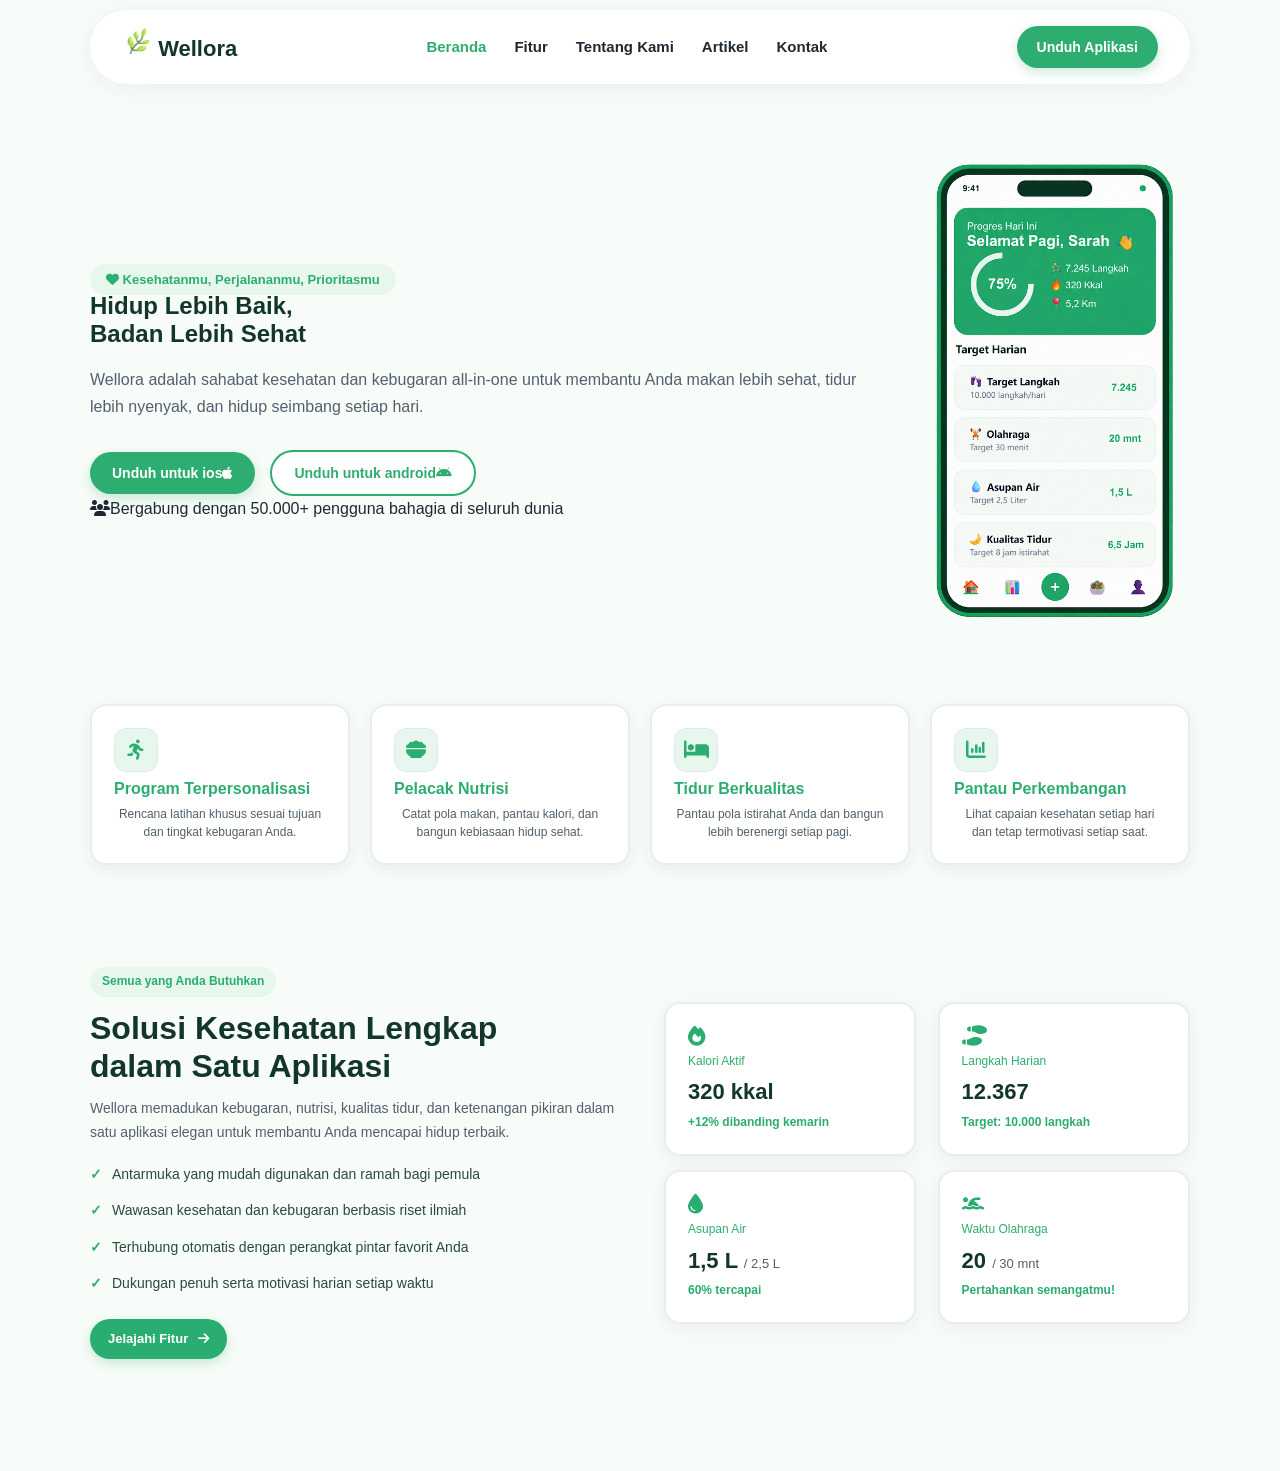
==== Index.html @ db57b539 "first commit" ====
<!DOCTYPE html>
<html lang="en">
<head>
    <meta charset="UTF-8">
    <meta name="viewport" content="width=device-width, initial-scale=1.0">
    <title>Wellora.com</title>
    <!-- css -->
      <link rel="stylesheet" href="https://cdnjs.cloudflare.com/ajax/libs/font-awesome/6.7.2/css/all.min.css" />
      <link rel="stylesheet" href="style.css">
</head>

<body>
    <header>
        <!-- logo -->
        <a href="#" class="nav-logo">
        <span class="nav-logo-icon">
            <img src="Asset/logo wellora.png" alt="icon wellora" width="30" height="30">
            </span>
            Wellora
        </a>

        <!-- menu -->
        <nav class="nav-menu">
            <a href="#"class="nav-item active"> Beranda </a>
            <a href="#"class="nav-item"> Fitur </a>
            <a href="#"class="nav-item"> Tentang Kami </a>
            <a href="#"class="nav-item"> Artikel </a>
            <a href="#"class="nav-item"> Kontak </a>
        </nav>

             <!-- tombol -->
                <div class="nav-button">
                <a href="#" class="btn-unduh"> Unduh Aplikasi </a>
                </div>

    </header>
    <!-- Hero -->
        <section class="hero">
            <div class="text-hero">
                 <span class="badge-hero"><i class="fa-solid fa-heart">  
                 </i> Kesehatanmu, Perjalananmu, Prioritasmu</span>

                 <h1 class="judul-hero">Hidup Lebih Baik, <br> Badan Lebih Sehat</h1>

                <p class="deskripsi-hero"> Wellora adalah sahabat kesehatan dan kebugaran all-in-one untuk membantu Anda makan lebih sehat, tidur lebih nyenyak, dan hidup seimbang setiap hari. </p>

                <div class="button-hero"><a href="#" class="btn-ios">Unduh untuk ios<i class="fa-brands fa-apple"></i></a>
                <a href="#" class="btn-android">Unduh untuk android<i class="fa-brands fa-android"></i></a>
                </div>

                <div class="tagline"><i class="fa-solid fa-users"></i>Bergabung dengan 50.000+ pengguna bahagia di seluruh dunia
                </div>
            </div>

            <div class="gambar-hero">
                <img src="Asset/mobile.png" alt="mobile app" class="gambar">
            </div>
        </section>
        <section>
            <section class="fitur">
        <div class="card">
                <span class="card-icon">
                <i class="fa-solid fa-person-running" aria-hidden="true"></i>
                </span>

            <h2>
                Program Terpersonalisasi
            </h2>
            
            <p>
                Rencana latihan khusus sesuai tujuan dan tingkat kebugaran Anda.
            </p>
        </div>

        <div class="card">
                <span class="card-icon">
                <i class="fa-solid fa-bowl-food" aria-hidden="true"></i>
                </span>

            <h2>
                Pelacak Nutrisi
            </h2>

            <p>
                Catat pola makan, pantau kalori, dan bangun kebiasaan hidup sehat.
            </p>
        </div>

        <div class="card">
                <span class="card-icon">
                <i class="fa-solid fa-bed" aria-hidden="true"></i>
            </span>

            <h2>
                Tidur Berkualitas
            </h2>

            <p>
                Pantau pola istirahat Anda dan bangun lebih berenergi setiap pagi.
            </p>
        </div>

        <div class="card">
                <span class="card-icon">
                <i class="fa-solid fa-chart-column" aria-hidden="true"></i>
                </span>

            <h2>
                Pantau Perkembangan
            </h2>
            <p>
                Lihat capaian kesehatan setiap hari dan tetap termotivasi setiap saat.
            </p>
            </div>
    </section>
    <section class="solusi">
        <div class="solusi-copy">
            <span class="solusi-badge">Semua yang Anda Butuhkan</span>
            <h2>Solusi Kesehatan Lengkap dalam Satu Aplikasi</h2>
            <p class="solusi-desc">Wellora memadukan kebugaran, nutrisi, kualitas tidur, dan ketenangan pikiran dalam satu aplikasi elegan untuk membantu Anda mencapai hidup terbaik.</p>
            <ul class="solusi-list">
                <li>Antarmuka yang mudah digunakan dan ramah bagi pemula</li>
                <li>Wawasan kesehatan dan kebugaran berbasis riset ilmiah</li>
                <li>Terhubung otomatis dengan perangkat pintar favorit Anda</li>
                <li>Dukungan penuh serta motivasi harian setiap waktu</li>
            </ul>
            <a href="#" class="solusi-button">Jelajahi Fitur <i class="fa-solid fa-arrow-right" aria-hidden="true"></i></a>
        </div>
        <div class="grid">
            <article class="card">
                <i class="fa-solid fa-fire"></i>
                <span class="stat-label">Kalori Aktif</span>
                <strong>320 kkal</strong>
                <span class="stat-note">+12% dibanding kemarin</span>
            </article>
            <article class="card">
                <i class="fa-solid fa-shoe-prints stat-icon" aria-hidden="true"></i>
                <span class="stat-label">Langkah Harian</span>
                <strong>12.367</strong>
                <span class="stat-note">Target: 10.000 langkah</span>
            </article>
            <article class="card">
                <i class="fa-solid fa-droplet stat-icon" aria-hidden="true"></i>
                <span class="stat-label">Asupan Air</span>
                <strong>1,5 L <small>/ 2,5 L</small></strong>
                <span class="stat-note">60% tercapai</span>
            </article>
            <article class="card">
                <i class="fa-solid fa-person-swimming stat-icon" aria-hidden="true"></i>
                <span class="stat-label">Waktu Olahraga</span>
                <strong>20 <small>/ 30 mnt</small></strong>
                <span class="stat-note">Pertahankan semangatmu!</span>
            </article>
        </div>
        </section>

</body>
</html>
---- style.css ----
/* reset */
*{
    box-sizing: border-box;
    margin: 0;
    padding: 0;
}
body {
    font-family: "Segoe UI", 'Segoe UI', Tahoma, Geneva, Verdana, sans-serif;
    background-color: #f8fcf9;
    color: #1f2933;
    line-height: 1.6;
}

/* header dan navbar */
header{
    width: 90%;
    max-width: 1100px;
    background-color: white;
    border-radius: 40px;
    box-shadow: 0 4px 20px rgba(18, 55, 42, 0.06);
    margin: 10px auto 30px auto;
    padding: 16px 32px;

    display: flex;
    justify-content: space-between;
}
.nav-logo {
    font-size: 22px;
    font-weight: 800;
    color: #12372a;
    text-decoration: none;
}

.nav-menu {
    display: flex;
    align-items: center;
    gap: 28px;
}

.nav-item {
    color: #1f2933;
    text-decoration: none;
    font-weight: 600;
    font-size: 15px;
}
.nav-item:hover, .nav-item.active {
    color: #2ead70;
    transition: color 0.2s ease;
}
.btn-unduh {
    background-color: #2eAD70;
    padding: 10px 20px;
    border-radius: 25px;
    color: white;
    text-decoration: none;
    font-weight: 700;
    font-size: 14px;

    display: flex;
    align-items: center;
    box-shadow: 0 4px 12px rgba(46, 173, 112, 0.25);
}
.btn-unduh:hover {
    background-color: #248c5a;
    transform: translateY(-2px);
    transition: transform 0.2s ease;
}

/* hero section */
.hero{
    display: flex;
    width: 90%;
    max-width: 1100px;
    margin: 0 auto;
    justify-content: space-between;
    align-items: center;
    gap: 40px;

    padding-top: 30px;
    padding-bottom: 60px;
}
.badge-hero{
    background-color: #e7f7ee;
    color: #2eAD70;
    padding: 8px 16px;
    border-radius: 20px;
    font-size: 13px;
    font-weight: 700;
}

.gambar{
    width: 100%;
    max-width: 380px;
    height: auto;
}
.judul-hero{
    font: size 48px;
    color: #12372a;
    font-weight: 800;
    line-height: 1.15;
    margin-bottom: 20px;
}
.deskripsi-hero{
    font-size: 16px;
    color: #52606D;
    line-height: 1.65;
    margin-bottom: 30px;
}
.btn-hero{
    display: flex;
    gap: 12px;
    margin-bottom: 20px;
}
.btn-ios{
    background-color: #2eAD70;
    padding: 10px 22px;
    border-radius: 25px;
    color: white;
    text-decoration: none;
    font-weight: 700;
    font-size: 14px;

    display: flex;
    align-items: center;
    box-shadow: 0 4px 12px rgba(46, 173, 112, 0.25);
}
.btn-android{
    border: 2px solid #2eAD70;
    background-color: white;
    text-decoration: none;
    font-weight: 700;
    padding: 10px 22px;
    color: #2eAD70;
    border-radius: 25px;
    font-size: 14px;
}
.btn-ios:hover{
     background-color: #248c5a;
    transform: translateY(-2px);
    transition: transform 0.2s ease;
}
.btn-android:hover{
    background-color: #ffffff;
    transform: translateY(-2px);
    transition: transform 0.2s ease;
}
.button-hero{
    display: flex;
    gap: 15px;
    align-items: center;
}

.fitur{
    display: flex;
    align-items: center;
    justify-content: center;
    flex-wrap: nowrap;
    gap: 20px;
    width: 90%;
    max-width: 1100px;
    margin: 0 auto 60px;
}

.card{
  display: flex;
  flex-direction: column;
  align-items: center;
  justify-content: center;
  width: 25%;
  min-height: 190px;
  padding: 20px 16px;
  background-color: #ffffff;
  border: 2px solid #e2e8f0;
  border-radius: 16px;
  box-shadow: 0 5px 18px rgba(18, 55, 42, 0.07);
  gap: 16px;
  color: #12372a;
  text-align: center;
  transition: transform 0.2s ease;
}

.card:hover{
    background-color: #ffffff;
    transform: translateY(-4px);
    box-shadow: 0 10px 24px rgba(18, 55, 42, 0.12);
}

.card h2{
    font-size: 16px;
    line-height: 1.35;
}

.card p{
    color: #52606D;
    font-size: 12px;
    line-height: 1.5;
}

.card-icon{
    display: grid;
    place-items: center;
    width: 44px;
    height: 44px;
    border: 1px solid #e2e8f0;
    border-radius: 12px;
    color: #2aad70;
    font-size: 20px;
    background-color: #e7f7ee;
    
}
.solusi{
    display: flex;
    justify-content: space-between;
    align-items: center;
    gap: 48px;
    width: 90%;
    max-width: 1100px;
    margin: 0 auto 70px;
    padding: 42px 0;
}

.solusi-copy{
    width: 48%;
}

.solusi-badge{
    display: inline-block;
    margin-bottom: 12px;
    padding: 5px 12px;
    border-radius: 20px;
    background: #e7f7ee;
    color: #2aad70;
    font-size: 12px;
    font-weight: 700;
}

.solusi-copy h2{
    max-width: 480px;
    margin-bottom: 12px;
    color: #12372a;
    font-size: 32px;
    line-height: 1.2;
}

.solusi-desc{
    margin-bottom: 18px;
    color: #52606d;
    font-size: 14px;
    line-height: 1.7;
}

.solusi-list{
    display: flex;
    flex-direction: column;
    gap: 14px;
    margin-bottom: 24px;
    padding: 0;
    color: #294b3c;
    font-size: 14px;
    list-style: none;
}

.solusi-list li::before{
    content: "✓";
    margin-right: 10px;
    color: #2aad70;
    font-weight: 800;
}

.solusi-button{
    display: inline-flex;
    align-items: center;
    gap: 10px;
    padding: 10px 18px;
    border-radius: 24px;
    background: #2aad70;
    box-shadow: 0 4px 12px rgba(46, 173, 112, 0.25);
    color: #fff;
    font-size: 13px;
    font-weight: 700;
    text-decoration: none;
    transition: background-color 0.2s ease, transform 0.2s ease;
}

.solusi-button:hover{
    transform: translateY(-2px);
    background: #248c5a;
}

.grid{
    display: flex;
    flex-wrap: wrap;
    justify-content: space-between;
    gap: 14px;
    width: 48%;
}

.card{
    display: flex;
    min-height: 150px;
    flex-direction: column;
    align-items: flex-start;
    justify-content: center;
    gap: 6px;
    padding: 22px;
    border: 2px solid #e8efeb;
    border-radius: 16px;
    background: #fff;
    box-shadow: 0 5px 18px rgba(18, 55, 42, 0.06);
    width: 48%;
    color: #2eAD70;
    font-size: 12px;
}

.card i{
    color: #2aad70;
    font-size: 20px;
}

.card strong{
    color: #12372a;
    font-size: 22px;
    line-height: 1.35;
}

.card strong small{
    color: #52606d;
    font-size: 13px;
    font-weight: 500;
}

.card strong + span{
    color: #2AAD70;
    font-size: 12px;
    font-weight: 700;
}
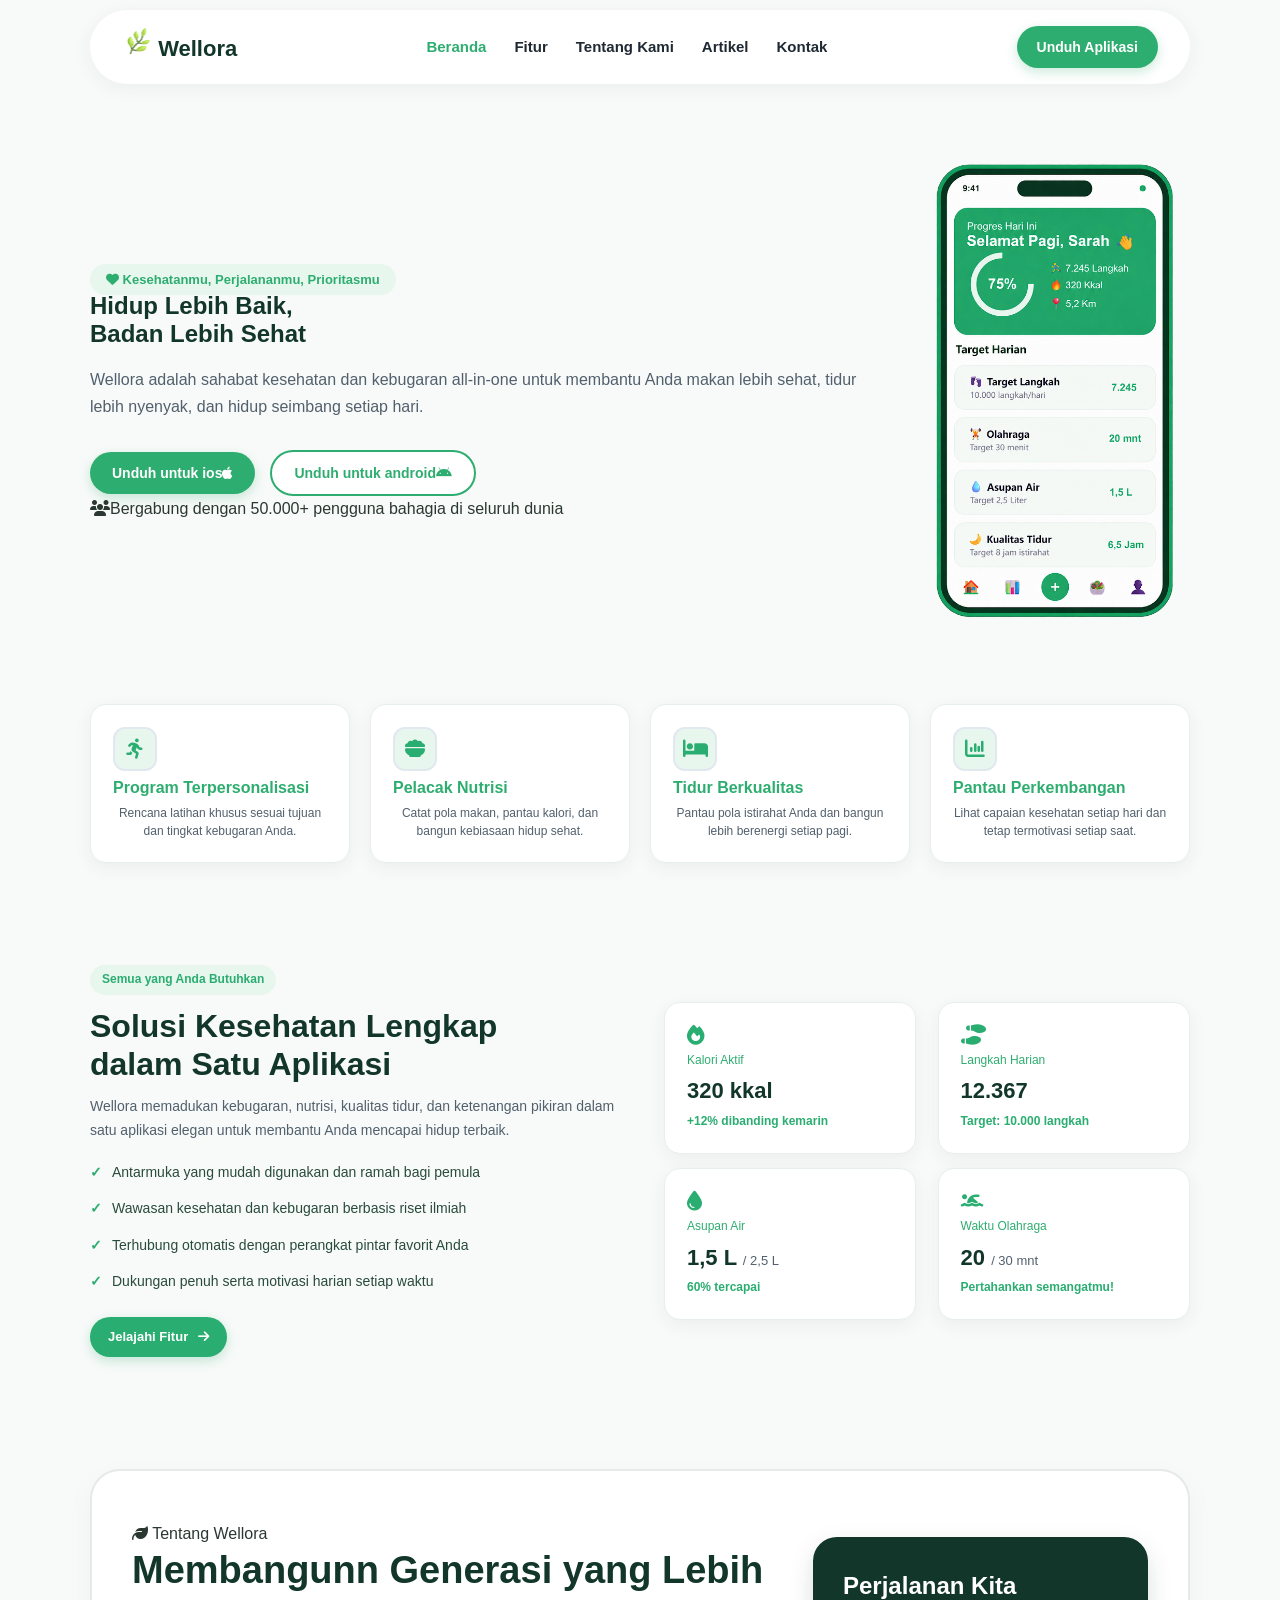
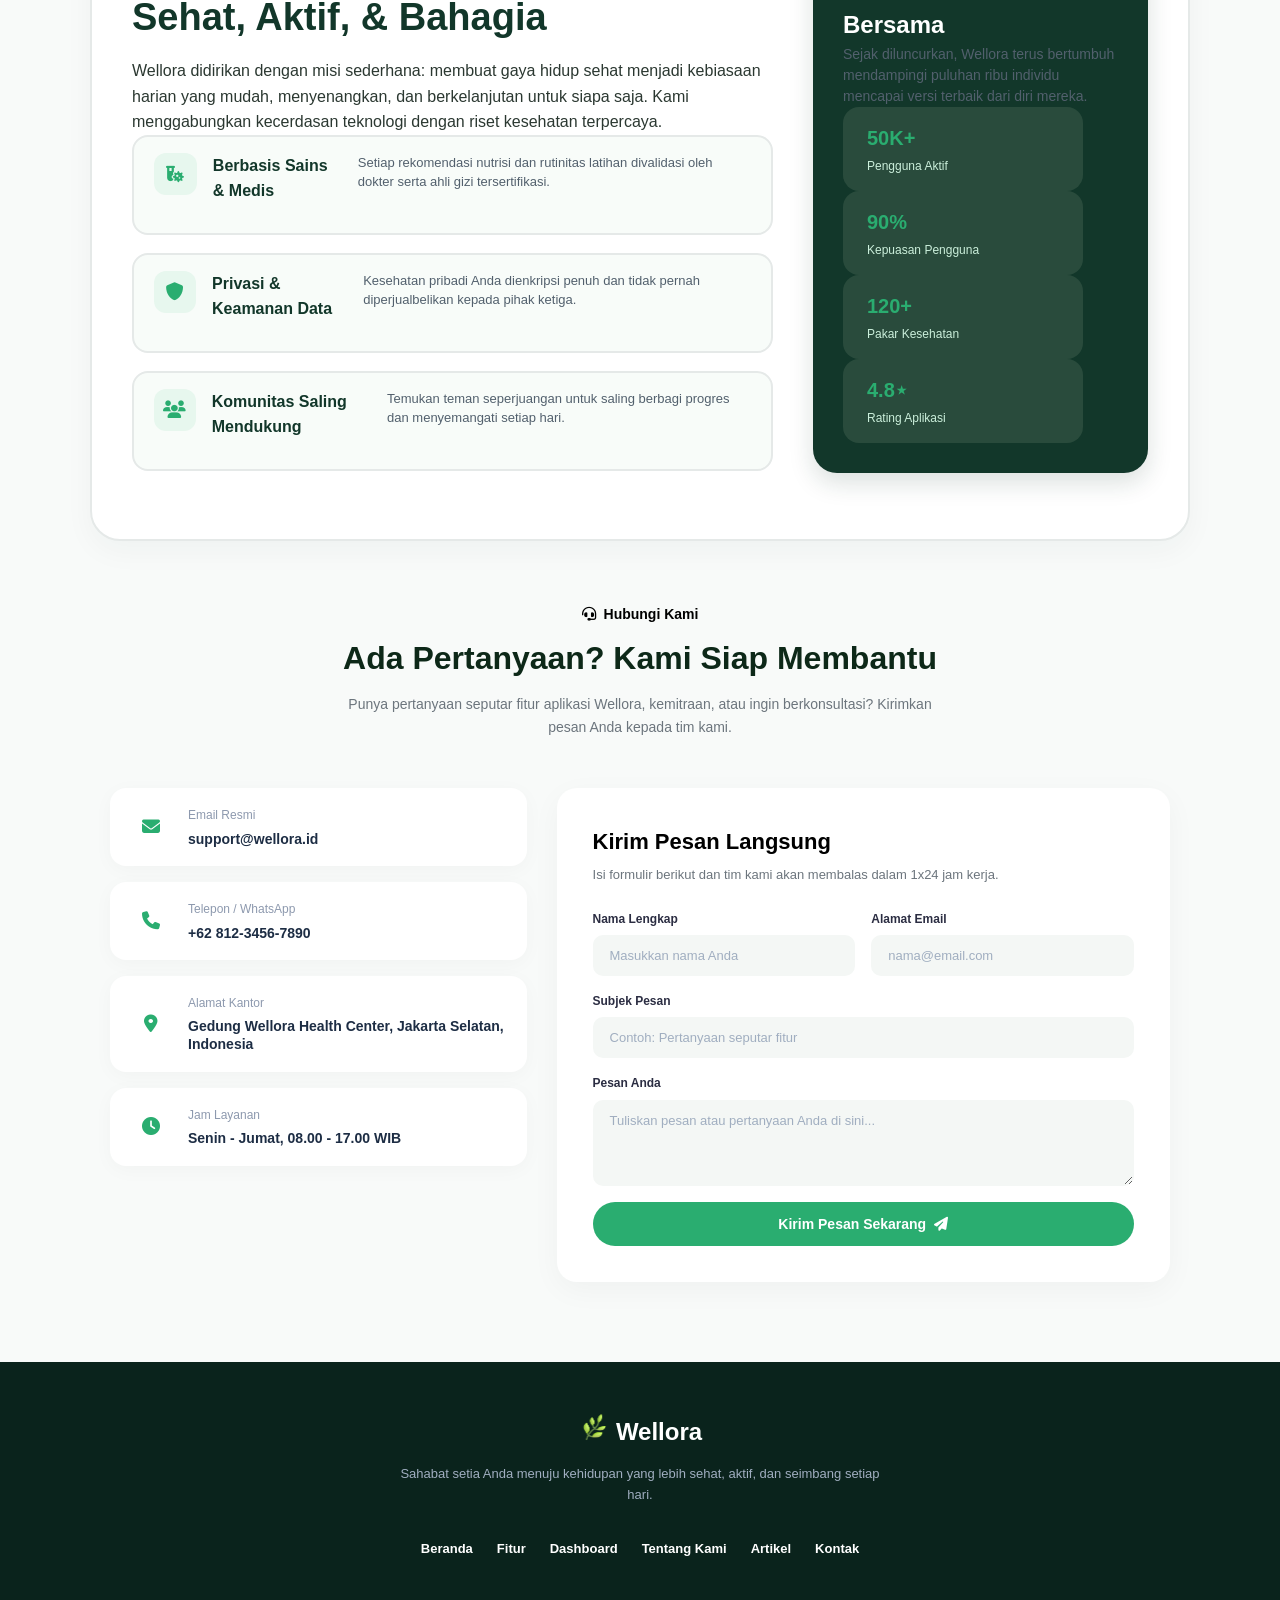
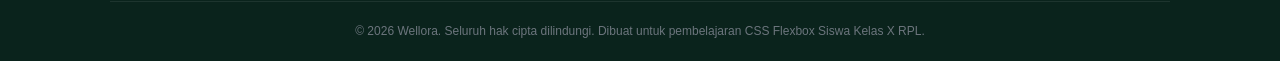
==== commit 942b6980: "index.html" ====
--- a/Index.html
+++ b/Index.html
@@ -4,9 +4,11 @@
     <meta charset="UTF-8">
     <meta name="viewport" content="width=device-width, initial-scale=1.0">
     <title>Wellora.com</title>
-    <!-- css -->
+
+      <!-- css -->
       <link rel="stylesheet" href="https://cdnjs.cloudflare.com/ajax/libs/font-awesome/6.7.2/css/all.min.css" />
       <link rel="stylesheet" href="style.css">
+      
 </head>
 
 <body>
@@ -35,7 +37,7 @@
 
     </header>
     <!-- Hero -->
-        <section class="hero">
+            <section class="hero">
             <div class="text-hero">
                  <span class="badge-hero"><i class="fa-solid fa-heart">  
                  </i> Kesehatanmu, Perjalananmu, Prioritasmu</span>
@@ -50,15 +52,15 @@
 
                 <div class="tagline"><i class="fa-solid fa-users"></i>Bergabung dengan 50.000+ pengguna bahagia di seluruh dunia
                 </div>
-            </div>
-
-            <div class="gambar-hero">
+                </div>
+
+                <div class="gambar-hero">
                 <img src="Asset/mobile.png" alt="mobile app" class="gambar">
-            </div>
+                </div>
         </section>
-        <section>
+            <section>
             <section class="fitur">
-        <div class="card">
+            <div class="card">
                 <span class="card-icon">
                 <i class="fa-solid fa-person-running" aria-hidden="true"></i>
                 </span>
@@ -113,6 +115,7 @@
             </p>
             </div>
     </section>
+
     <section class="solusi">
         <div class="solusi-copy">
             <span class="solusi-badge">Semua yang Anda Butuhkan</span>
@@ -124,35 +127,252 @@
                 <li>Terhubung otomatis dengan perangkat pintar favorit Anda</li>
                 <li>Dukungan penuh serta motivasi harian setiap waktu</li>
             </ul>
-            <a href="#" class="solusi-button">Jelajahi Fitur <i class="fa-solid fa-arrow-right" aria-hidden="true"></i></a>
-        </div>
+            <a href="#" class="solusi-button"> Jelajahi Fitur <i class="fa-solid fa-arrow-right" aria-hidden="true"></i></a>
+        </div>
+
         <div class="grid">
             <article class="card">
                 <i class="fa-solid fa-fire"></i>
-                <span class="stat-label">Kalori Aktif</span>
+                <span class="stat-label"> Kalori Aktif </span>
                 <strong>320 kkal</strong>
-                <span class="stat-note">+12% dibanding kemarin</span>
+                <span class="stat-note"> +12% dibanding kemarin </span>
             </article>
+
             <article class="card">
                 <i class="fa-solid fa-shoe-prints stat-icon" aria-hidden="true"></i>
-                <span class="stat-label">Langkah Harian</span>
+                <span class="stat-label"> Langkah Harian </span>
                 <strong>12.367</strong>
-                <span class="stat-note">Target: 10.000 langkah</span>
+                <span class="stat-note"> Target: 10.000 langkah </span>
             </article>
+
             <article class="card">
                 <i class="fa-solid fa-droplet stat-icon" aria-hidden="true"></i>
-                <span class="stat-label">Asupan Air</span>
+                <span class="stat-label"> Asupan Air </span>
                 <strong>1,5 L <small>/ 2,5 L</small></strong>
-                <span class="stat-note">60% tercapai</span>
+                <span class="stat-note"> 60% tercapai </span>
             </article>
+
             <article class="card">
                 <i class="fa-solid fa-person-swimming stat-icon" aria-hidden="true"></i>
-                <span class="stat-label">Waktu Olahraga</span>
+                <span class="stat-label"> Waktu Olahraga </span>
                 <strong>20 <small>/ 30 mnt</small></strong>
-                <span class="stat-note">Pertahankan semangatmu!</span>
+                <span class="stat-note"> Pertahankan semangatmu! </span>
+
             </article>
+
         </div>
         </section>
+
+        <section class = "about">
+        <div class="about-kiri">
+            <span class="about-badge">
+               <i class="fa-solid fa-leaf"></i> Tentang Wellora
+            </span>
+            <h2 class="about-title"> Membangunn Generasi yang Lebih Sehat, Aktif, & Bahagia</h2>
+            <p class="about-desc">
+                Wellora didirikan dengan misi sederhana: membuat gaya hidup sehat menjadi kebiasaan harian yang mudah, menyenangkan, dan berkelanjutan untuk siapa saja. Kami menggabungkan kecerdasan teknologi dengan riset kesehatan terpercaya. 
+            </p>
+            <div class="about-value">
+                    <div class="value-item">
+                    <div class="value-icon">
+                        <i class="fa-solid fa-vial-virus"></i>
+                    </div>
+                     <div class="value-title">
+                            Berbasis Sains & Medis</div>
+                    <div class="value-desc">
+                    Setiap rekomendasi nutrisi dan rutinitas latihan divalidasi oleh dokter serta ahli gizi tersertifikasi.
+                   
+                    </div>
+                </div>  
+
+                    <div class="value-item">
+                    <div class="value-icon">
+                      <i class="fa-solid fa-shield"></i>
+                    </div>
+                     <div class="value-title">
+                        Privasi & Keamanan Data</div>
+                    <div class="value-desc">
+                    Kesehatan pribadi Anda dienkripsi penuh dan tidak pernah diperjualbelikan kepada pihak ketiga.</div>
+
+                    </div>
+                </div>
+
+                    <div class="value-item">                                                                                                                
+                    <div class="value-icon">
+                <i class="fa-solid fa-users"></i>
+                    </div>
+                     <div class="value-title">
+                        Komunitas Saling Mendukung</div>
+                <div class="value-desc"> Temukan teman seperjuangan untuk saling berbagi progres dan menyemangati setiap hari.</div>
+                   
+                    </div>
+                </div>    
+
+
+                    </div>
+                 </div>
+                </div>
+            </div>
+        </div>
+        <div class="about-kanan">
+            <div class="box-about-kanan">
+            <h2 class="tittle-about-kanan"> Perjalanan Kita Bersama </h2>
+            <p class="desc-about-kanan"> Sejak diluncurkan, Wellora terus bertumbuh mendampingi puluhan ribu individu mencapai versi terbaik dari diri mereka.
+            </p>
+
+               <div class="card-about-kanan">      
+                       <div class="card-item">
+                          <h2 class="card-item-judul">50K+</h2>
+                          <p class="card-item-desc">Pengguna Aktif</p>
+                        </div>
+
+                         <div class="card-item">
+                           <h2 class="card-item-judul">90%</h2>
+                           <p class="card-item-desc">Kepuasan Pengguna</p>
+                        </div>
+
+                         <div class="card-item">
+                           <h2 class="card-item-judul">120+</h2>
+                           <p class="card-item-desc">Pakar Kesehatan</p>
+                        </div>
+
+                         <div class="card-item">
+                           <h2 class="card-item-judul">4.8⋆</h2>
+                           <p class="card-item-desc">Rating Aplikasi</p>
+                        </div>
+
+
+                        </div>
+
+                </div> 
+        </div>
+    </section>  
+    
+  <section class="contact-section">
+    <div class="container">
+      
+      <div class="section-header">
+        <div class="badge-tag">
+          <i class="fa-solid fa-headset"></i> Hubungi Kami
+        </div>
+        <h2>Ada Pertanyaan? Kami Siap Membantu</h2>
+        <p>Punya pertanyaan seputar fitur aplikasi Wellora, kemitraan, atau ingin berkonsultasi? Kirimkan pesan Anda kepada tim kami.</p>
+      </div>
+
+      <div class="contact-wrapper">
+        
+        <div class="contact-info">
+          
+          <div class="info-card">
+            <div class="icon-box">
+              <i class="fa-solid fa-envelope"></i>
+            </div>
+            <div class="info-text">
+              <span class="label">Email Resmi</span>
+              <strong>support@wellora.id</strong>
+            </div>
+          </div>
+
+          <div class="info-card">
+            <div class="icon-box">
+              <i class="fa-solid fa-phone"></i>
+            </div>
+            <div class="info-text">
+              <span class="label">Telepon / WhatsApp</span>
+              <strong>+62 812-3456-7890</strong>
+            </div>
+          </div>
+
+          <div class="info-card">
+            <div class="icon-box">
+              <i class="fa-solid fa-location-dot"></i>
+            </div>
+            <div class="info-text">
+              <span class="label">Alamat Kantor</span>
+              <strong>Gedung Wellora Health Center, Jakarta Selatan, Indonesia</strong>
+            </div>
+          </div>
+
+          <div class="info-card">
+            <div class="icon-box">
+              <i class="fa-solid fa-clock"></i>
+            </div>
+            <div class="info-text">
+              <span class="label">Jam Layanan</span>
+              <strong>Senin - Jumat, 08.00 - 17.00 WIB</strong>
+            </div>
+          </div>
+
+        </div>
+
+
+        <div class="contact-form-card">
+          <h3>Kirim Pesan Langsung</h3>
+          <p class="form-desc">Isi formulir berikut dan tim kami akan membalas dalam 1x24 jam kerja.</p>
+
+          <form action="#" method="POST">
+            <div class="form-row">
+              <div class="form-group">
+                <label for="nama">Nama Lengkap</label>
+                <input type="text" id="nama" placeholder="Masukkan nama Anda">
+              </div>
+              <div class="form-group">
+                <label for="email">Alamat Email</label>
+                <input type="email" id="email" placeholder="nama@email.com">
+              </div>
+            </div>
+
+            <div class="form-group">
+              <label for="subjek">Subjek Pesan</label>
+              <input type="text" id="subjek" placeholder="Contoh: Pertanyaan seputar fitur">
+            </div>
+
+            <div class="form-group">
+              <label for="pesan">Pesan Anda</label>
+              <textarea id="pesan" rows="4" placeholder="Tuliskan pesan atau pertanyaan Anda di sini..."></textarea>
+            </div>
+
+            <button type="submit" class="btn-submit">
+              Kirim Pesan Sekarang <i class="fa-solid fa-paper-plane"></i>
+            </button>
+          </form>
+        </div>
+
+      </div>
+    </div>
+  </section>
+
+
+  <footer class="footer">
+    <div class="container">
+      <div class="footer-brand">
+        <i href="#" class="nav-logo">
+        <span class="nav-logo-icon">
+            <img src="Asset/logo wellora.png" alt="icon wellora" width="30" height="30">
+            </span>
+        </i> Wellora
+
+      </div>
+      <p class="footer-tagline">
+        Sahabat setia Anda menuju kehidupan yang lebih sehat, aktif, dan seimbang setiap hari.
+      </p>
+
+      <ul class="footer-nav">
+        <li><a href="#">Beranda</a></li>
+        <li><a href="#">Fitur</a></li>
+        <li><a href="#">Dashboard</a></li>
+        <li><a href="#">Tentang Kami</a></li>
+        <li><a href="#">Artikel</a></li>
+        <li><a href="#">Kontak</a></li>
+      </ul>
+
+      <div class="footer-bottom">
+        <p>© 2026 Wellora. Seluruh hak cipta dilindungi. Dibuat untuk pembelajaran CSS Flexbox Siswa Kelas X RPL.</p>
+      </div>
+
+    </div>
+    
+  </footer>
 
 </body>
 </html>
--- a/style.css
+++ b/style.css
@@ -1,167 +1,169 @@
 /* reset */
-*{
-    box-sizing: border-box;
-    margin: 0;
-    padding: 0;
+* {
+  box-sizing: border-box;
+  margin: 0;
+  padding: 0;
 }
 body {
-    font-family: "Segoe UI", 'Segoe UI', Tahoma, Geneva, Verdana, sans-serif;
-    background-color: #f8fcf9;
-    color: #1f2933;
-    line-height: 1.6;
+  font-family: "Segoe UI", "Segoe UI", Tahoma, Geneva, Verdana, sans-serif;
+  background-color: #f8fcf9;
+  color: #1f2933;
+  line-height: 1.6;
 }
 
 /* header dan navbar */
-header{
-    width: 90%;
-    max-width: 1100px;
-    background-color: white;
-    border-radius: 40px;
-    box-shadow: 0 4px 20px rgba(18, 55, 42, 0.06);
-    margin: 10px auto 30px auto;
-    padding: 16px 32px;
-
-    display: flex;
-    justify-content: space-between;
+header {
+  width: 90%;
+  max-width: 1100px;
+  background-color: white;
+  border-radius: 40px;
+  box-shadow: 0 4px 20px rgba(18, 55, 42, 0.06);
+  margin: 10px auto 30px auto;
+  padding: 16px 32px;
+
+  display: flex;
+  justify-content: space-between;
 }
 .nav-logo {
-    font-size: 22px;
-    font-weight: 800;
-    color: #12372a;
-    text-decoration: none;
+  font-size: 22px;
+  font-weight: 800;
+  color: #12372a;
+  text-decoration: none;
 }
 
 .nav-menu {
-    display: flex;
-    align-items: center;
-    gap: 28px;
+  display: flex;
+  align-items: center;
+  gap: 28px;
 }
 
 .nav-item {
-    color: #1f2933;
-    text-decoration: none;
-    font-weight: 600;
-    font-size: 15px;
-}
-.nav-item:hover, .nav-item.active {
-    color: #2ead70;
-    transition: color 0.2s ease;
+  color: #1f2933;
+  text-decoration: none;
+  font-weight: 600;
+  font-size: 15px;
+}
+.nav-item:hover,
+.nav-item.active {
+  color: #2ead70;
+  transition: color 0.2s ease;
 }
 .btn-unduh {
-    background-color: #2eAD70;
-    padding: 10px 20px;
-    border-radius: 25px;
-    color: white;
-    text-decoration: none;
-    font-weight: 700;
-    font-size: 14px;
-
-    display: flex;
-    align-items: center;
-    box-shadow: 0 4px 12px rgba(46, 173, 112, 0.25);
+  background-color: #2ead70;
+  padding: 10px 20px;
+  border-radius: 25px;
+  color: white;
+  text-decoration: none;
+  font-weight: 700;
+  font-size: 14px;
+
+  display: flex;
+  align-items: center;
+  box-shadow: 0 4px 12px rgba(46, 173, 112, 0.25);
 }
 .btn-unduh:hover {
-    background-color: #248c5a;
-    transform: translateY(-2px);
-    transition: transform 0.2s ease;
+  background-color: #248c5a;
+  transform: translateY(-2px);
+  transition: transform 0.2s ease;
 }
 
 /* hero section */
-.hero{
-    display: flex;
-    width: 90%;
-    max-width: 1100px;
-    margin: 0 auto;
-    justify-content: space-between;
-    align-items: center;
-    gap: 40px;
-
-    padding-top: 30px;
-    padding-bottom: 60px;
-}
-.badge-hero{
-    background-color: #e7f7ee;
-    color: #2eAD70;
-    padding: 8px 16px;
-    border-radius: 20px;
-    font-size: 13px;
-    font-weight: 700;
-}
-
-.gambar{
-    width: 100%;
-    max-width: 380px;
-    height: auto;
-}
-.judul-hero{
-    font: size 48px;
-    color: #12372a;
-    font-weight: 800;
-    line-height: 1.15;
-    margin-bottom: 20px;
-}
-.deskripsi-hero{
-    font-size: 16px;
-    color: #52606D;
-    line-height: 1.65;
-    margin-bottom: 30px;
-}
-.btn-hero{
-    display: flex;
-    gap: 12px;
-    margin-bottom: 20px;
-}
-.btn-ios{
-    background-color: #2eAD70;
-    padding: 10px 22px;
-    border-radius: 25px;
-    color: white;
-    text-decoration: none;
-    font-weight: 700;
-    font-size: 14px;
-
-    display: flex;
-    align-items: center;
-    box-shadow: 0 4px 12px rgba(46, 173, 112, 0.25);
-}
-.btn-android{
-    border: 2px solid #2eAD70;
-    background-color: white;
-    text-decoration: none;
-    font-weight: 700;
-    padding: 10px 22px;
-    color: #2eAD70;
-    border-radius: 25px;
-    font-size: 14px;
-}
-.btn-ios:hover{
-     background-color: #248c5a;
-    transform: translateY(-2px);
-    transition: transform 0.2s ease;
-}
-.btn-android:hover{
-    background-color: #ffffff;
-    transform: translateY(-2px);
-    transition: transform 0.2s ease;
-}
-.button-hero{
-    display: flex;
-    gap: 15px;
-    align-items: center;
-}
-
-.fitur{
-    display: flex;
-    align-items: center;
-    justify-content: center;
-    flex-wrap: nowrap;
-    gap: 20px;
-    width: 90%;
-    max-width: 1100px;
-    margin: 0 auto 60px;
-}
-
-.card{
+.hero,
+.about {
+  display: flex;
+  width: 90%;
+  max-width: 1100px;
+  margin: 0 auto;
+  justify-content: space-between;
+  align-items: center;
+  gap: 40px;
+
+  padding-top: 30px;
+  padding-bottom: 60px;
+}
+.badge-hero {
+  background-color: #e7f7ee;
+  color: #2ead70;
+  padding: 8px 16px;
+  border-radius: 20px;
+  font-size: 13px;
+  font-weight: 700;
+}
+
+.gambar {
+  width: 100%;
+  max-width: 380px;
+  height: auto;
+}
+.judul-hero {
+  font: size 48px;
+  color: #12372a;
+  font-weight: 800;
+  line-height: 1.15;
+  margin-bottom: 20px;
+}
+.deskripsi-hero {
+  font-size: 16px;
+  color: #52606d;
+  line-height: 1.65;
+  margin-bottom: 30px;
+}
+.btn-hero {
+  display: flex;
+  gap: 12px;
+  margin-bottom: 20px;
+}
+.btn-ios {
+  background-color: #2ead70;
+  padding: 10px 22px;
+  border-radius: 25px;
+  color: white;
+  text-decoration: none;
+  font-weight: 700;
+  font-size: 14px;
+
+  display: flex;
+  align-items: center;
+  box-shadow: 0 4px 12px rgba(46, 173, 112, 0.25);
+}
+.btn-android {
+  border: 2px solid #2ead70;
+  background-color: white;
+  text-decoration: none;
+  font-weight: 700;
+  padding: 10px 22px;
+  color: #2ead70;
+  border-radius: 25px;
+  font-size: 14px;
+}
+.btn-ios:hover {
+  background-color: #248c5a;
+  transform: translateY(-2px);
+  transition: transform 0.2s ease;
+}
+.btn-android:hover {
+  background-color: #ffffff;
+  transform: translateY(-2px);
+  transition: transform 0.2s ease;
+}
+.button-hero {
+  display: flex;
+  gap: 15px;
+  align-items: center;
+}
+
+.fitur {
+  display: flex;
+  align-items: center;
+  justify-content: center;
+  flex-wrap: nowrap;
+  gap: 20px;
+  width: 90%;
+  max-width: 1100px;
+  margin: 0 auto 60px;
+}
+
+.card {
   display: flex;
   flex-direction: column;
   align-items: center;
@@ -179,158 +181,539 @@
   transition: transform 0.2s ease;
 }
 
-.card:hover{
-    background-color: #ffffff;
-    transform: translateY(-4px);
-    box-shadow: 0 10px 24px rgba(18, 55, 42, 0.12);
-}
-
-.card h2{
-    font-size: 16px;
-    line-height: 1.35;
-}
-
-.card p{
-    color: #52606D;
-    font-size: 12px;
-    line-height: 1.5;
-}
-
-.card-icon{
-    display: grid;
-    place-items: center;
-    width: 44px;
-    height: 44px;
-    border: 1px solid #e2e8f0;
-    border-radius: 12px;
-    color: #2aad70;
-    font-size: 20px;
-    background-color: #e7f7ee;
-    
-}
-.solusi{
-    display: flex;
-    justify-content: space-between;
-    align-items: center;
-    gap: 48px;
-    width: 90%;
-    max-width: 1100px;
-    margin: 0 auto 70px;
-    padding: 42px 0;
-}
-
-.solusi-copy{
-    width: 48%;
-}
-
-.solusi-badge{
-    display: inline-block;
-    margin-bottom: 12px;
-    padding: 5px 12px;
-    border-radius: 20px;
-    background: #e7f7ee;
-    color: #2aad70;
-    font-size: 12px;
-    font-weight: 700;
-}
-
-.solusi-copy h2{
-    max-width: 480px;
-    margin-bottom: 12px;
-    color: #12372a;
-    font-size: 32px;
-    line-height: 1.2;
-}
-
-.solusi-desc{
-    margin-bottom: 18px;
-    color: #52606d;
-    font-size: 14px;
-    line-height: 1.7;
-}
-
-.solusi-list{
-    display: flex;
+.card:hover {
+  background-color: #ffffff;
+  transform: translateY(-4px);
+  box-shadow: 0 10px 24px rgba(18, 55, 42, 0.12);
+}
+
+.card h2 {
+  font-size: 16px;
+  line-height: 1.35;
+}
+
+.card p {
+  color: #52606d;
+  font-size: 12px;
+  line-height: 1.5;
+}
+
+.card-icon {
+  display: grid;
+  place-items: center;
+  width: 44px;
+  height: 44px;
+  border: 2px solid #e2e8f0;
+  border-radius: 12px;
+  color: #2aad70;
+  font-size: 20px;
+  background-color: #e7f7ee;
+}
+.solusi {
+  display: flex;
+  justify-content: space-between;
+  align-items: center;
+  gap: 48px;
+  width: 90%;
+  max-width: 1100px;
+  margin: 0 auto 70px;
+  padding: 42px 0;
+}
+
+.solusi-copy {
+  width: 48%;
+}
+
+.solusi-badge {
+  display: inline-block;
+  margin-bottom: 12px;
+  padding: 5px 12px;
+  border-radius: 20px;
+  background: #e7f7ee;
+  color: #2aad70;
+  font-size: 12px;
+  font-weight: 700;
+}
+
+.solusi-copy h2 {
+  max-width: 480px;
+  margin-bottom: 12px;
+  color: #12372a;
+  font-size: 32px;
+  line-height: 1.2;
+}
+
+.solusi-desc {
+  margin-bottom: 18px;
+  color: #52606d;
+  font-size: 14px;
+  line-height: 1.7;
+}
+
+.solusi-list {
+  display: flex;
+  flex-direction: column;
+  gap: 14px;
+  margin-bottom: 24px;
+  padding: 0;
+  color: #294b3c;
+  font-size: 14px;
+  list-style: none;
+}
+
+.solusi-list li::before {
+  content: "✓";
+  margin-right: 10px;
+  color: #2aad70;
+  font-weight: 800;
+}
+
+.solusi-button {
+  display: inline-flex;
+  align-items: center;
+  gap: 10px;
+  padding: 10px 18px;
+  border-radius: 24px;
+  background: #2aad70;
+  box-shadow: 0 4px 12px rgba(46, 173, 112, 0.25);
+  color: #fff;
+  font-size: 13px;
+  font-weight: 700;
+  text-decoration: none;
+  transition:
+    background-color 0.2s ease,
+    transform 0.2s ease;
+}
+
+.solusi-button:hover {
+  transform: translateY(-2px);
+  background: #248c5a;
+}
+
+.grid {
+  display: flex;
+  flex-wrap: wrap;
+  justify-content: space-between;
+  gap: 14px;
+  width: 48%;
+}
+
+.card {
+  display: flex;
+  min-height: 150px;
+  flex-direction: column;
+  align-items: flex-start;
+  justify-content: center;
+  gap: 6px;
+  padding: 22px;
+  border: 1px solid #e8efeb;
+  border-radius: 16px;
+  background: #fff;
+  box-shadow: 0 5px 18px rgba(18, 55, 42, 0.06);
+  width: 48%;
+  color: #2ead70;
+  font-size: 12px;
+}
+
+.card i {
+  color: #2aad70;
+  font-size: 20px;
+}
+
+.card strong {
+  color: #12372a;
+  font-size: 22px;
+  line-height: 1.35;
+}
+
+.card strong small {
+  color: #52606d;
+  font-size: 13px;
+  font-weight: 500;
+}
+
+.card strong + span {
+  color: #2aad70;
+  font-size: 12px;
+  font-weight: 700;
+}
+
+.about {
+  background-color: white;
+  border-radius: 30px;
+  box-shadow: 0 10px 30px rgba(18, 55, 42, 0.04);
+  border: 2px solid #e5e9e8;
+
+  padding: 50px 40px;
+}
+
+.about-title {
+  font-size: 38px;
+  color: #12372a;
+  font-weight: 800;
+  line-height: 1.25;
+  margin-bottom: 16px;
+}
+
+.value-desc {
+  font-size: 15px;
+  color: #52606d;
+  line-height: 1.6;
+  margin-bottom: 25px;
+}
+
+.value-item {
+  display: flex;
+  gap: 16px;
+  background-color: #f8fcf9;
+  padding: 16px 20px;
+  border-radius: 16px;
+  border: 2px solid #e5e9e8;
+  margin-bottom: 18px;
+}
+
+.value-icon {
+  font-size: 18px;
+  border-radius: 12px;
+  background-color: #e7f7ee;
+  color: #2aad70;
+
+  width: 60px;
+  height: 42px;
+
+  display: flex;
+  align-items: center;
+  justify-content: center;
+}
+
+.value-title {
+  font-weight: 700;
+  font-size: 16px;
+  color: #12372a;
+}
+
+.value-desc {
+  font-size: 13px;
+  color: #52606d;
+  line-height: 1.5;
+}
+
+.about-kanan {
+  background-color: #12372a;
+  color: white;
+  padding: 30px;
+  border-radius: 24px;
+  box-shadow: 0 10px 25px rgba(18, 55, 42, 0.15);
+}
+
+.title-about-kanan {
+  font-size: 20px;
+  font-weight: 800;
+  color: white;
+}
+
+.desc-about-kanan {
+  font-size: 14px;
+  color: #52606d;
+  line-height: 1.5;
+  display: flex;
+}
+
+.card-about {
+  display: flex;
+  flex-wrap: wrap;
+  gap: 16px;
+  margin-top: 20px;
+}
+
+.card-item {
+  background-color: #294b3c;
+  padding: 16px 24px;
+  line-height: 1.5;
+  width: 240px;
+  border-radius: 16px;
+}
+
+.card-item-judul {
+  font-size: 20px;
+  font-weight: 800;
+  color: #2aad70;
+  margin-bottom: 4px;
+  display: flex;
+}
+
+.card-item-desc {
+  font-size: 12px;
+  color: #cbefdb;
+}
+
+* {
+  margin: 0;
+  padding: 0;
+  box-sizing: border-box;
+  font-family: "Plus Jakarta Sans", sans-serif;
+}
+
+body {
+  background-color: #f8faf9;
+  color: #2b3831;
+}
+
+.container {
+  max-width: 1100px;
+  margin: 0 auto;
+  padding: 0 20px;
+}
+
+.contact-section {
+  padding: 60px 0 80px 0;
+}
+
+.section-header {
+  text-align: center;
+  max-width: 600px;
+  margin: 0 auto 50px auto;
+}
+
+.badge-tag {
+  display: inline-flex;
+  align-items: center;
+  gap: 8px;
+  font-size: 14px;
+  font-weight: 600;
+  color: black;
+  margin-bottom: 14px;
+}
+
+.section-header h2 {
+  font-size: 32px;
+  font-weight: 800;
+  color: #0d2818;
+  margin-bottom: 16px;
+  line-height: 1.2;
+}
+
+.section-header p {
+  font-size: 14px;
+  color: #6c757d;
+  line-height: 1.6;
+}
+
+.contact-wrapper {
+  display: flex;
+  gap: 30px;
+  align-items: flex-start;
+}
+
+.contact-info {
+  flex: 1;
+  display: flex;
+  flex-direction: column;
+  gap: 16px;
+}
+
+.info-card {
+  background: #ffffff;
+  padding: 18px 20px;
+  border-radius: 16px;
+  display: flex;
+  align-items: center;
+  gap: 16px;
+  box-shadow: 0 4px 20px rgba(0, 0, 0, 0.03);
+}
+
+.icon-box {
+  width: 42px;
+  height: 42px;
+  background-color: #ffffff;
+  color: #2aad70;
+  border-radius: 10px;
+  display: flex;
+  align-items: center;
+  justify-content: center;
+  font-size: 18px;
+  flex-shrink: 0;
+}
+
+.info-text {
+  display: flex;
+  flex-direction: column;
+  gap: 4px;
+}
+
+.info-text .label {
+  font-size: 12px;
+  color: #8d99ae;
+  font-weight: 500;
+}
+
+.info-text strong {
+  font-size: 14px;
+  color: #1d2d44;
+  font-weight: 700;
+  line-height: 1.3;
+}
+
+.contact-form-card {
+  flex: 1.3;
+  background: #ffffff;
+  padding: 36px;
+  border-radius: 20px;
+  box-shadow: 0 8px 30px rgba(0, 0, 0, 0.04);
+}
+
+.contact-form-card h3 {
+  font-size: 22px;
+  font-weight: 800;
+  color: black;
+  margin-bottom: 6px;
+}
+
+.form-desc {
+  font-size: 13px;
+  color: #6c757d;
+  margin-bottom: 24px;
+}
+
+.form-row {
+  display: flex;
+  gap: 16px;
+}
+
+.form-group {
+  display: flex;
+  flex-direction: column;
+  gap: 6px;
+  margin-bottom: 16px;
+  width: 100%;
+}
+
+.form-group label {
+  font-size: 12px;
+  font-weight: 700;
+  color: #2b2d42;
+}
+
+.form-group input,
+.form-group textarea {
+  width: 100%;
+  padding: 12px 16px;
+  background-color: #f4f7f5;
+  border: 1px solid transparent;
+  border-radius: 10px;
+  font-size: 13px;
+  color: #2b2d42;
+  outline: none;
+  transition: all 0.2s ease;
+}
+
+.form-group input::placeholder,
+.form-group textarea::placeholder {
+  color: #a0aec0;
+}
+
+.form-group input:focus,
+.form-group textarea:focus {
+  background-color: #ffffff;
+  border-color: #2ec4b6;
+}
+
+.form-group textarea {
+  resize: vertical;
+}
+
+.btn-submit {
+  width: 100%;
+  padding: 14px;
+  background-color: #2aad70;
+  color: #ffffff;
+  border: none;
+  border-radius: 25px;
+  font-size: 14px;
+  font-weight: 700;
+  cursor: pointer;
+  display: flex;
+  align-items: center;
+  justify-content: center;
+  gap: 8px;
+  margin-top: 10px;
+  transition: background 0.2s ease;
+}
+
+.btn-submit:hover {
+  background-color: #229a8f;
+}
+
+.footer {
+  background-color: #0a231c;
+  color: #ffffff;
+  padding: 50px 0 20px 0;
+  text-align: center;
+}
+
+.footer-brand {
+  font-size: 24px;
+  font-weight: 800;
+  display: inline-flex;
+  align-items: center;
+  gap: 8px;
+  margin-bottom: 12px;
+}
+
+.footer-brand i {
+  color: #2ec4b6;
+}
+
+.footer-tagline {
+  font-size: 13px;
+  color: #a0aec0;
+  max-width: 480px;
+  margin: 0 auto 30px auto;
+  line-height: 1.6;
+}
+
+.footer-nav {
+  list-style: none;
+  display: flex;
+  justify-content: center;
+  gap: 24px;
+  margin-bottom: 40px;
+}
+
+.footer-nav a {
+  text-decoration: none;
+  color: #ffffff;
+  font-size: 13px;
+  font-weight: 600;
+  transition: color 0.2s ease;
+}
+
+.footer-nav a:hover {
+  color: #2ec4b6;
+}
+
+.footer-bottom {
+  border-top: 1px solid rgba(255, 255, 255, 0.08);
+  padding-top: 20px;
+}
+
+.footer-bottom p {
+  font-size: 12px;
+  color: #6c757d;
+}
+
+
+@media (max-width: 768px) {
+  .contact-wrapper {
     flex-direction: column;
-    gap: 14px;
-    margin-bottom: 24px;
-    padding: 0;
-    color: #294b3c;
-    font-size: 14px;
-    list-style: none;
-}
-
-.solusi-list li::before{
-    content: "✓";
-    margin-right: 10px;
-    color: #2aad70;
-    font-weight: 800;
-}
-
-.solusi-button{
-    display: inline-flex;
-    align-items: center;
-    gap: 10px;
-    padding: 10px 18px;
-    border-radius: 24px;
-    background: #2aad70;
-    box-shadow: 0 4px 12px rgba(46, 173, 112, 0.25);
-    color: #fff;
-    font-size: 13px;
-    font-weight: 700;
-    text-decoration: none;
-    transition: background-color 0.2s ease, transform 0.2s ease;
-}
-
-.solusi-button:hover{
-    transform: translateY(-2px);
-    background: #248c5a;
-}
-
-.grid{
-    display: flex;
+  }
+
+  .form-row {
+    flex-direction: column;
+  }
+
+  .footer-nav {
     flex-wrap: wrap;
-    justify-content: space-between;
-    gap: 14px;
-    width: 48%;
-}
-
-.card{
-    display: flex;
-    min-height: 150px;
-    flex-direction: column;
-    align-items: flex-start;
-    justify-content: center;
-    gap: 6px;
-    padding: 22px;
-    border: 2px solid #e8efeb;
-    border-radius: 16px;
-    background: #fff;
-    box-shadow: 0 5px 18px rgba(18, 55, 42, 0.06);
-    width: 48%;
-    color: #2eAD70;
-    font-size: 12px;
-}
-
-.card i{
-    color: #2aad70;
-    font-size: 20px;
-}
-
-.card strong{
-    color: #12372a;
-    font-size: 22px;
-    line-height: 1.35;
-}
-
-.card strong small{
-    color: #52606d;
-    font-size: 13px;
-    font-weight: 500;
-}
-
-.card strong + span{
-    color: #2AAD70;
-    font-size: 12px;
-    font-weight: 700;
-}+    gap: 16px;
+  }
+}
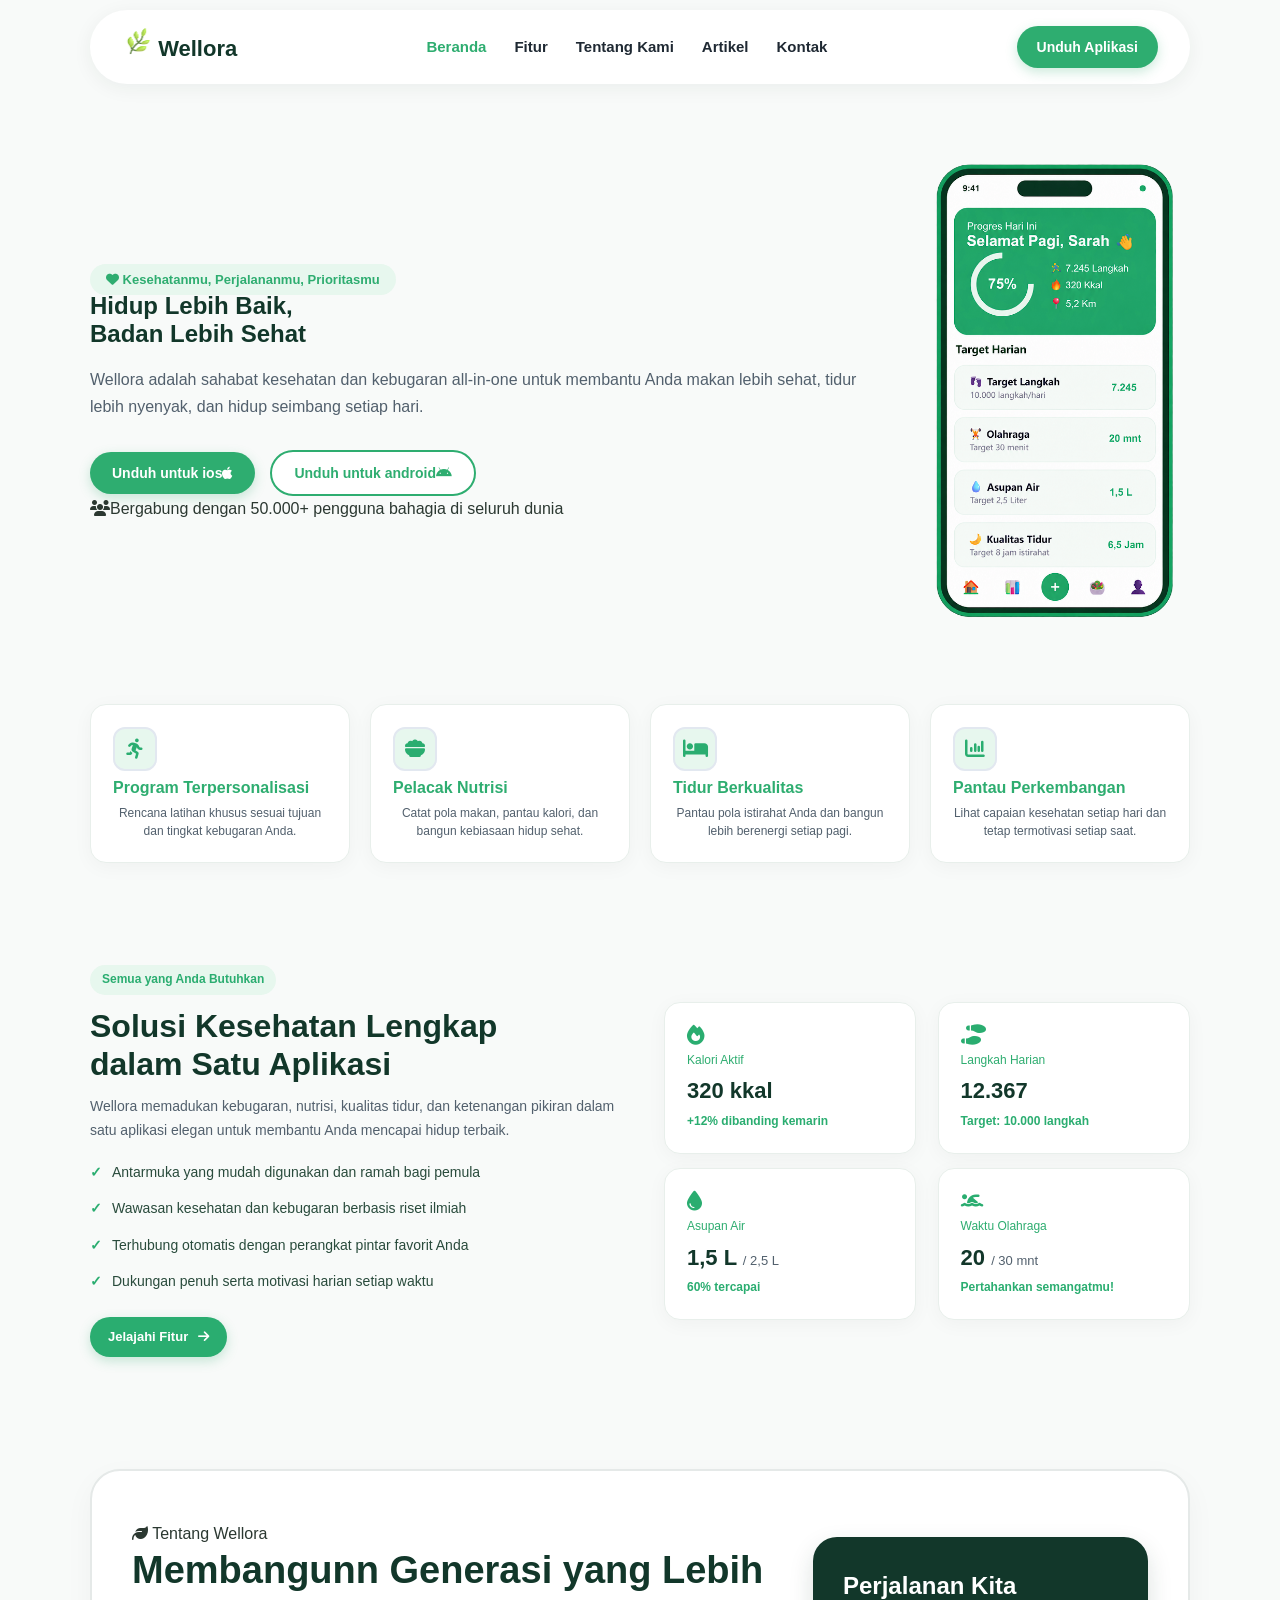
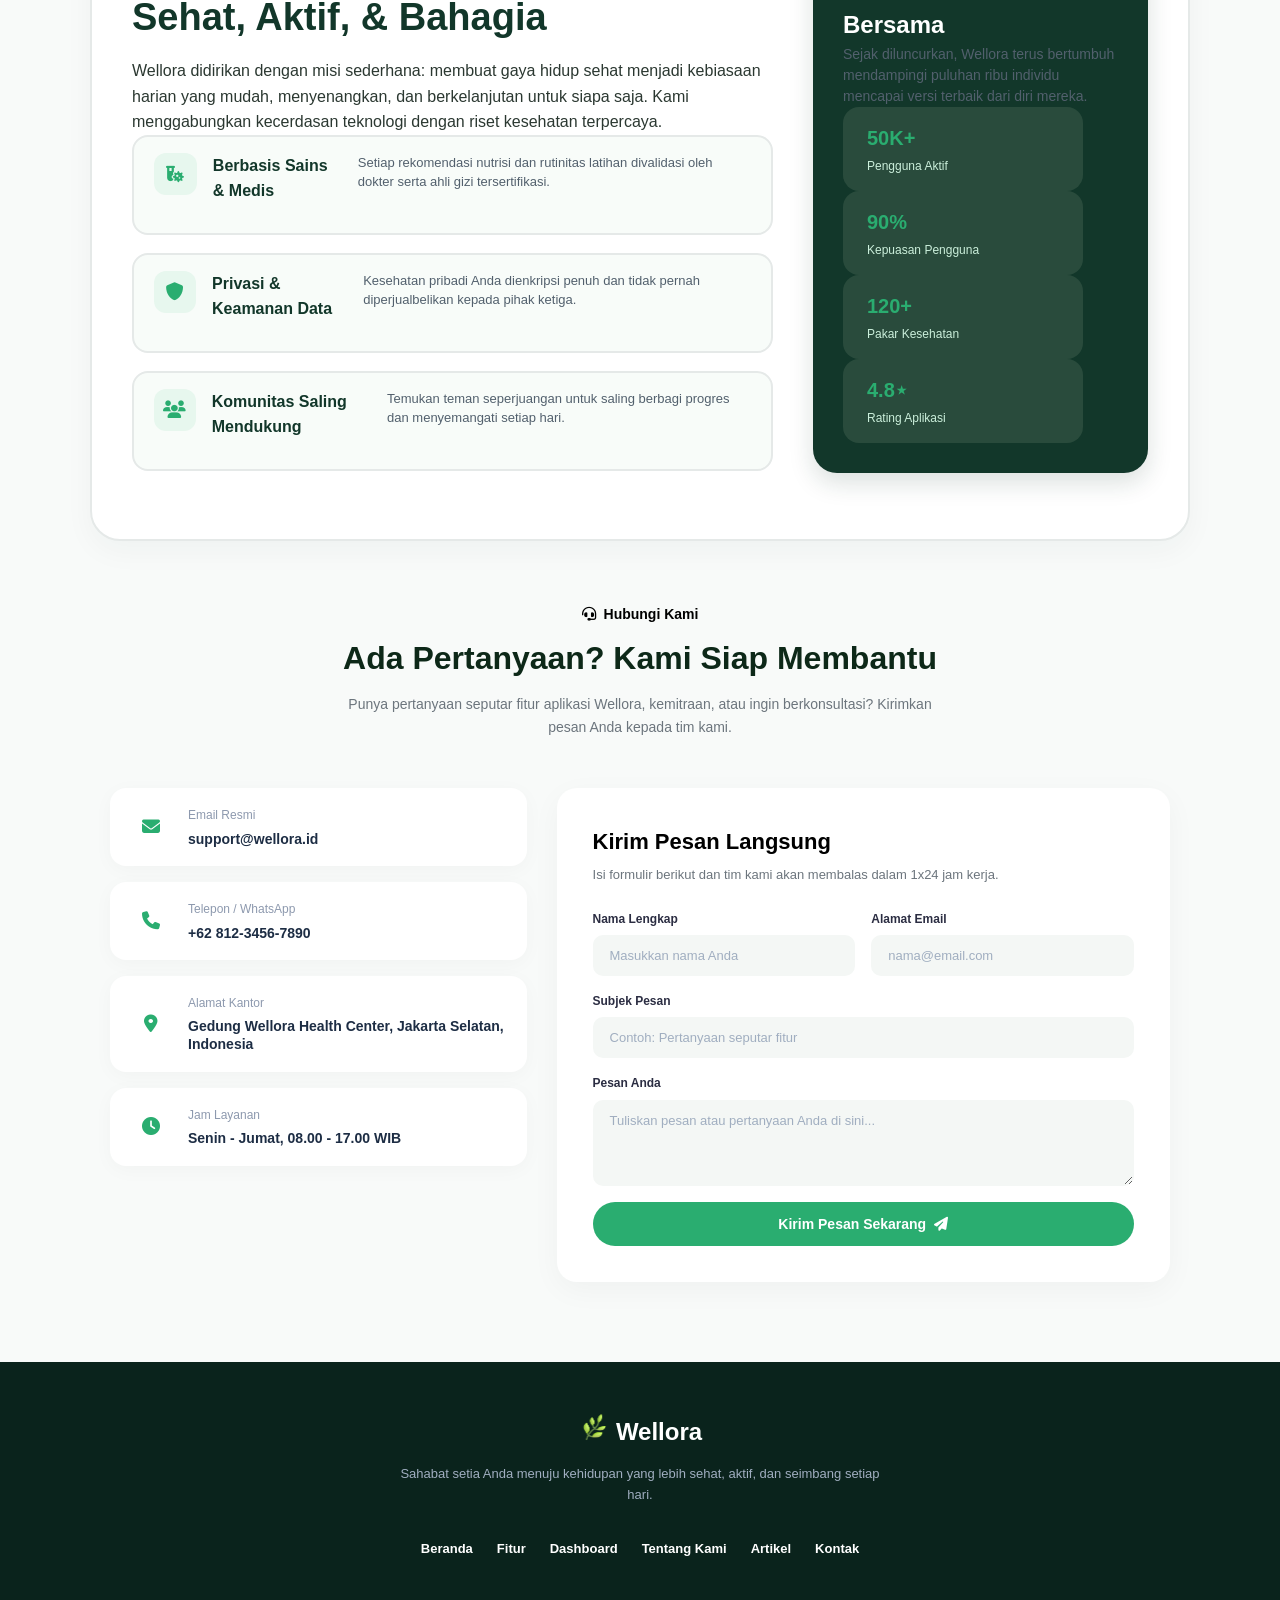
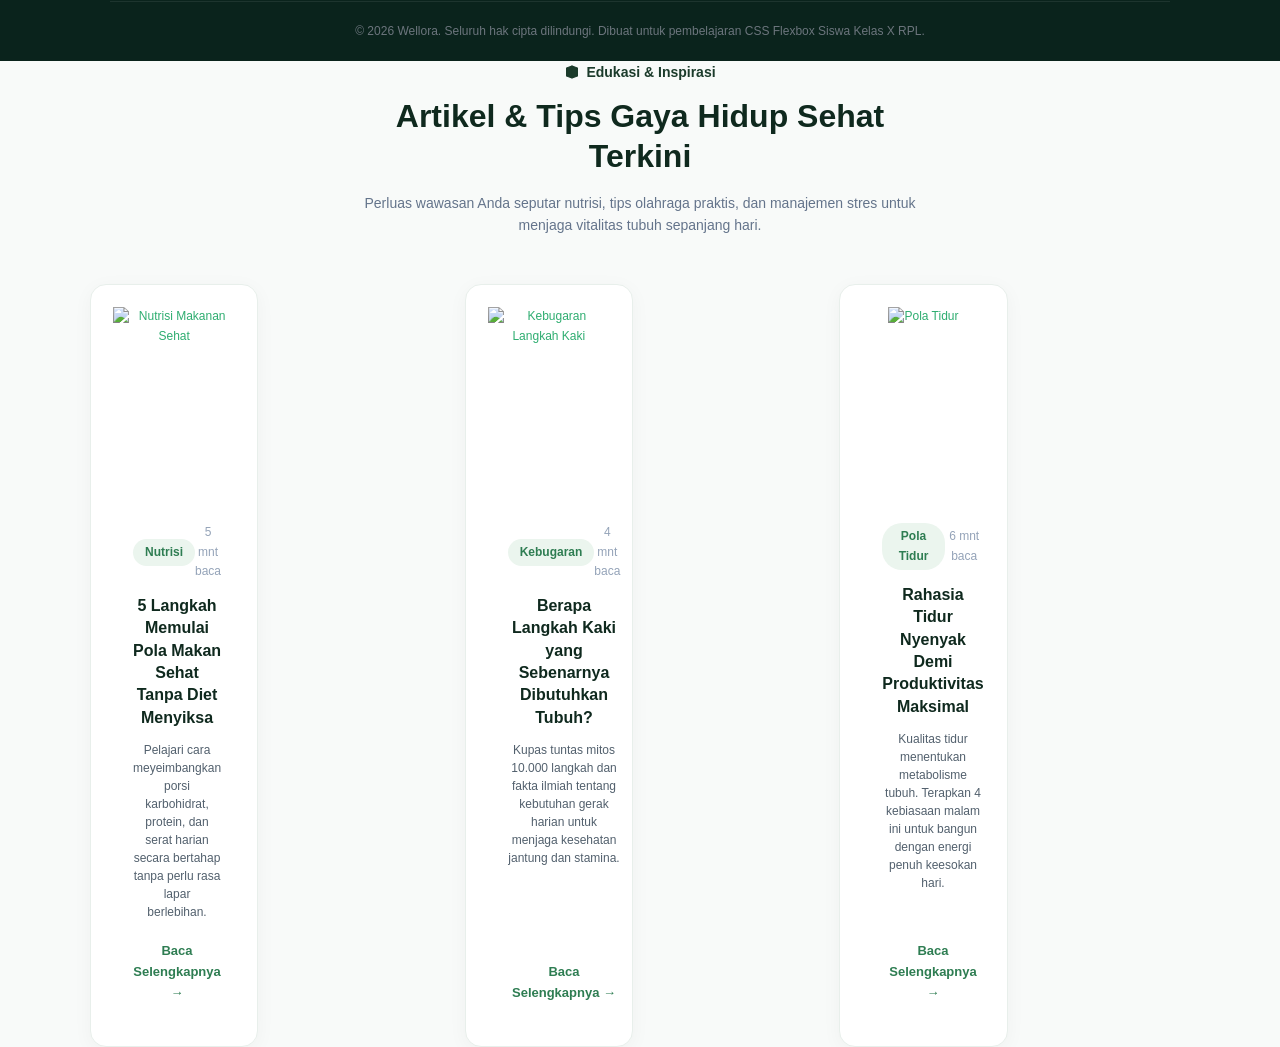
==== commit b442f694: "penambahan" ====
--- a/Index.html
+++ b/Index.html
@@ -8,7 +8,7 @@
       <!-- css -->
       <link rel="stylesheet" href="https://cdnjs.cloudflare.com/ajax/libs/font-awesome/6.7.2/css/all.min.css" />
       <link rel="stylesheet" href="style.css">
-      
+
 </head>
 
 <body>
@@ -335,6 +335,7 @@
             <button type="submit" class="btn-submit">
               Kirim Pesan Sekarang <i class="fa-solid fa-paper-plane"></i>
             </button>
+            
           </form>
         </div>
 
@@ -367,12 +368,88 @@
       </ul>
 
       <div class="footer-bottom">
+
         <p>© 2026 Wellora. Seluruh hak cipta dilindungi. Dibuat untuk pembelajaran CSS Flexbox Siswa Kelas X RPL.</p>
       </div>
 
     </div>
-    
   </footer>
+    <body>
+
+    <section class="blog-section">
+        <!-- Subtitle & Title Header -->
+        <div class="header-container">
+            <span class="category-subtitle">
+                <svg width="16" height="16" viewBox="0 0 24 24" fill="currentColor" xmlns="http://www.w3.org/2000/svg">
+                    <path d="M12 3V21M12 3L4 6V18L12 21M12 3L20 6V18L12 21" stroke="currentColor" stroke-width="2" stroke-linecap="round" stroke-linejoin="round"/>
+                </svg>
+                Edukasi & Inspirasi
+            </span>
+            <h1 class="main-title">Artikel & Tips Gaya Hidup Sehat<br>Terkini</h1>
+            <p class="description">
+                Perluas wawasan Anda seputar nutrisi, tips olahraga praktis, dan manajemen stres untuk menjaga vitalitas tubuh sepanjang hari.
+            </p>
+        </div>
+
+        <!-- Grid Cards -->
+        <div class="card-grid">
+            
+            <!-- Card 1 -->
+            <div class="card">
+                <div class="card-image">
+                    <img src="https://images.unsplash.com/photo-1540420773420-3366772f4999?q=80&w=600&auto=format&fit=crop" alt="Nutrisi Makanan Sehat">
+                </div>
+                <div class="card-content">
+                    <div class="card-meta">
+                        <span class="badge">Nutrisi</span>
+                        <span class="read-time">5 mnt baca</span>
+                    </div>
+                    <h3 class="card-title">5 Langkah Memulai Pola Makan Sehat Tanpa Diet Menyiksa</h3>
+                    <p class="card-text">
+                        Pelajari cara meyeimbangkan porsi karbohidrat, protein, dan serat harian secara bertahap tanpa perlu rasa lapar berlebihan.
+                    </p>
+                    <a href="#" class="read-more">Baca Selengkapnya &rarr;</a>
+                </div>
+            </div>
+
+            <!-- Card 2 -->
+            <div class="card">
+                <div class="card-image">
+                    <img src="https://images.unsplash.com/photo-1476480862126-209bfaa8edc8?q=80&w=600&auto=format&fit=crop" alt="Kebugaran Langkah Kaki">
+                </div>
+                <div class="card-content">
+                    <div class="card-meta">
+                        <span class="badge">Kebugaran</span>
+                        <span class="read-time">4 mnt baca</span>
+                    </div>
+                    <h3 class="card-title">Berapa Langkah Kaki yang Sebenarnya Dibutuhkan Tubuh?</h3>
+                    <p class="card-text">
+                        Kupas tuntas mitos 10.000 langkah dan fakta ilmiah tentang kebutuhan gerak harian untuk menjaga kesehatan jantung dan stamina.
+                    </p>
+                    <a href="#" class="read-more">Baca Selengkapnya &rarr;</a>
+                </div>
+            </div>
+
+            <!-- Card 3 -->
+            <div class="card">
+                <div class="card-image">
+                    <img src="https://images.unsplash.com/photo-1517486808906-6ca8b3f04846?q=80&w=600&auto=format&fit=crop" alt="Pola Tidur">
+                </div>
+                <div class="card-content">
+                    <div class="card-meta">
+                        <span class="badge">Pola Tidur</span>
+                        <span class="read-time">6 mnt baca</span>
+                    </div>
+                    <h3 class="card-title">Rahasia Tidur Nyenyak Demi Produktivitas Maksimal</h3>
+                    <p class="card-text">
+                        Kualitas tidur menentukan metabolisme tubuh. Terapkan 4 kebiasaan malam ini untuk bangun dengan energi penuh keesokan hari.
+                    </p>
+                    <a href="#" class="read-more">Baca Selengkapnya &rarr;</a>
+                </div>
+            </div>
+
+        </div>
+    </section>
 
 </body>
 </html>
--- a/style.css
+++ b/style.css
@@ -141,11 +141,13 @@
   transform: translateY(-2px);
   transition: transform 0.2s ease;
 }
+
 .btn-android:hover {
   background-color: #ffffff;
   transform: translateY(-2px);
   transition: transform 0.2s ease;
 }
+
 .button-hero {
   display: flex;
   gap: 15px;
@@ -702,8 +704,7 @@
   color: #6c757d;
 }
 
-
-@media (max-width: 768px) {
+@media (max-width: 770px) {
   .contact-wrapper {
     flex-direction: column;
   }
@@ -717,3 +718,170 @@
     gap: 16px;
   }
 }
+
+* {
+  margin: 0;
+  padding: 0;
+  box-sizing: border-box;
+  font-family:
+    "Plus Jakarta Sans",
+    -apple-system,
+    BlinkMacSystemFont,
+    "Segoe UI",
+    Roboto,
+    sans-serif;
+}
+
+.body {
+  background-color: #f8faf8;
+  color: #2d3748;
+  display: flex;
+  justify-content: center;
+  align-items: center;
+  min-height: 100;
+  padding: 40px 20px;
+}
+
+.blog-section {
+  max-width: 1100px;
+  width: 100%;
+  margin: 0 auto;
+}
+
+.header-container {
+  text-align: center;
+  margin-bottom: 48px;
+}
+
+.category-subtitle {
+  display: inline-flex;
+  align-items: center;
+  gap: 6px;
+  font-size: 14px;
+  font-weight: 600;
+  color: #1b3b2b;
+  margin-bottom: 12px;
+}
+
+.main-title {
+  font-size: 32px;
+  font-weight: 800;
+  color: #0f291e;
+  line-height: 1.25;
+  margin-bottom: 16px;
+}
+
+.description {
+  font-size: 14px;
+  color: #64748b;
+  max-width: 600px;
+  margin: 0 auto;
+  line-height: 1.6;
+}
+
+.card-grid {
+  display: grid;
+  grid-template-columns: repeat(3, 1fr);
+  gap: 24px;
+}
+
+.card {
+  background-color: #ffffff;
+  border-radius: 16px;
+  overflow: hidden;
+  box-shadow: 0 4px 20px rgba(0, 0, 0, 0.04);
+  display: flex;
+  flex-direction: column;
+  transition:
+    transform 0.2s ease,
+    box-shadow 0.2s ease;
+}
+
+.card:hover {
+  transform: translateY(-4px);
+  box-shadow: 0 8px 25px rgba(0, 0, 0, 0.08);
+}
+
+.card-image {
+  width: 100%;
+  height: 190px;
+  overflow: hidden;
+}
+
+.card-image img {
+  width: 100%;
+  height: 100%;
+  object-fit: cover;
+}
+
+.card-content {
+  padding: 20px;
+  display: flex;
+  flex-direction: column;
+  flex-grow: 1;
+}
+
+.card-meta {
+  display: flex;
+  justify-content: space-between;
+  align-items: center;
+  margin-bottom: 14px;
+}
+
+.badge {
+  background-color: #ebf5ee;
+  color: #2e7d52;
+  font-size: 12px;
+  font-weight: 600;
+  padding: 4px 12px;
+  border-radius: 20px;
+}
+
+.read-time {
+  font-size: 12px;
+  color: #94a3b8;
+}
+
+.card-title {
+  font-size: 16px;
+  font-weight: 700;
+  color: #0f291e;
+  line-height: 1.4;
+  margin-bottom: 12px;
+}
+
+.card-text {
+  font-size: 13px;
+  color: #64748b;
+  line-height: 1.6;
+  margin-bottom: 20px;
+  flex-grow: 1;
+}
+
+.read-more {
+  font-size: 13px;
+  font-weight: 700;
+  color: #2e7d52;
+  text-decoration: none;
+  transition: color 0.2s ease;
+}
+
+.read-more:hover {
+  color: #1b3b2b;
+}
+
+@media (max-width: 900px) {
+  .card-grid {
+    grid-template-columns: repeat(2, 1fr);
+  }
+}
+
+@media (max-width: 600px) {
+  .card-grid {
+    grid-template-columns: 1fr;
+  }
+
+  .main-title {
+    font-size: 24px;
+  }
+}
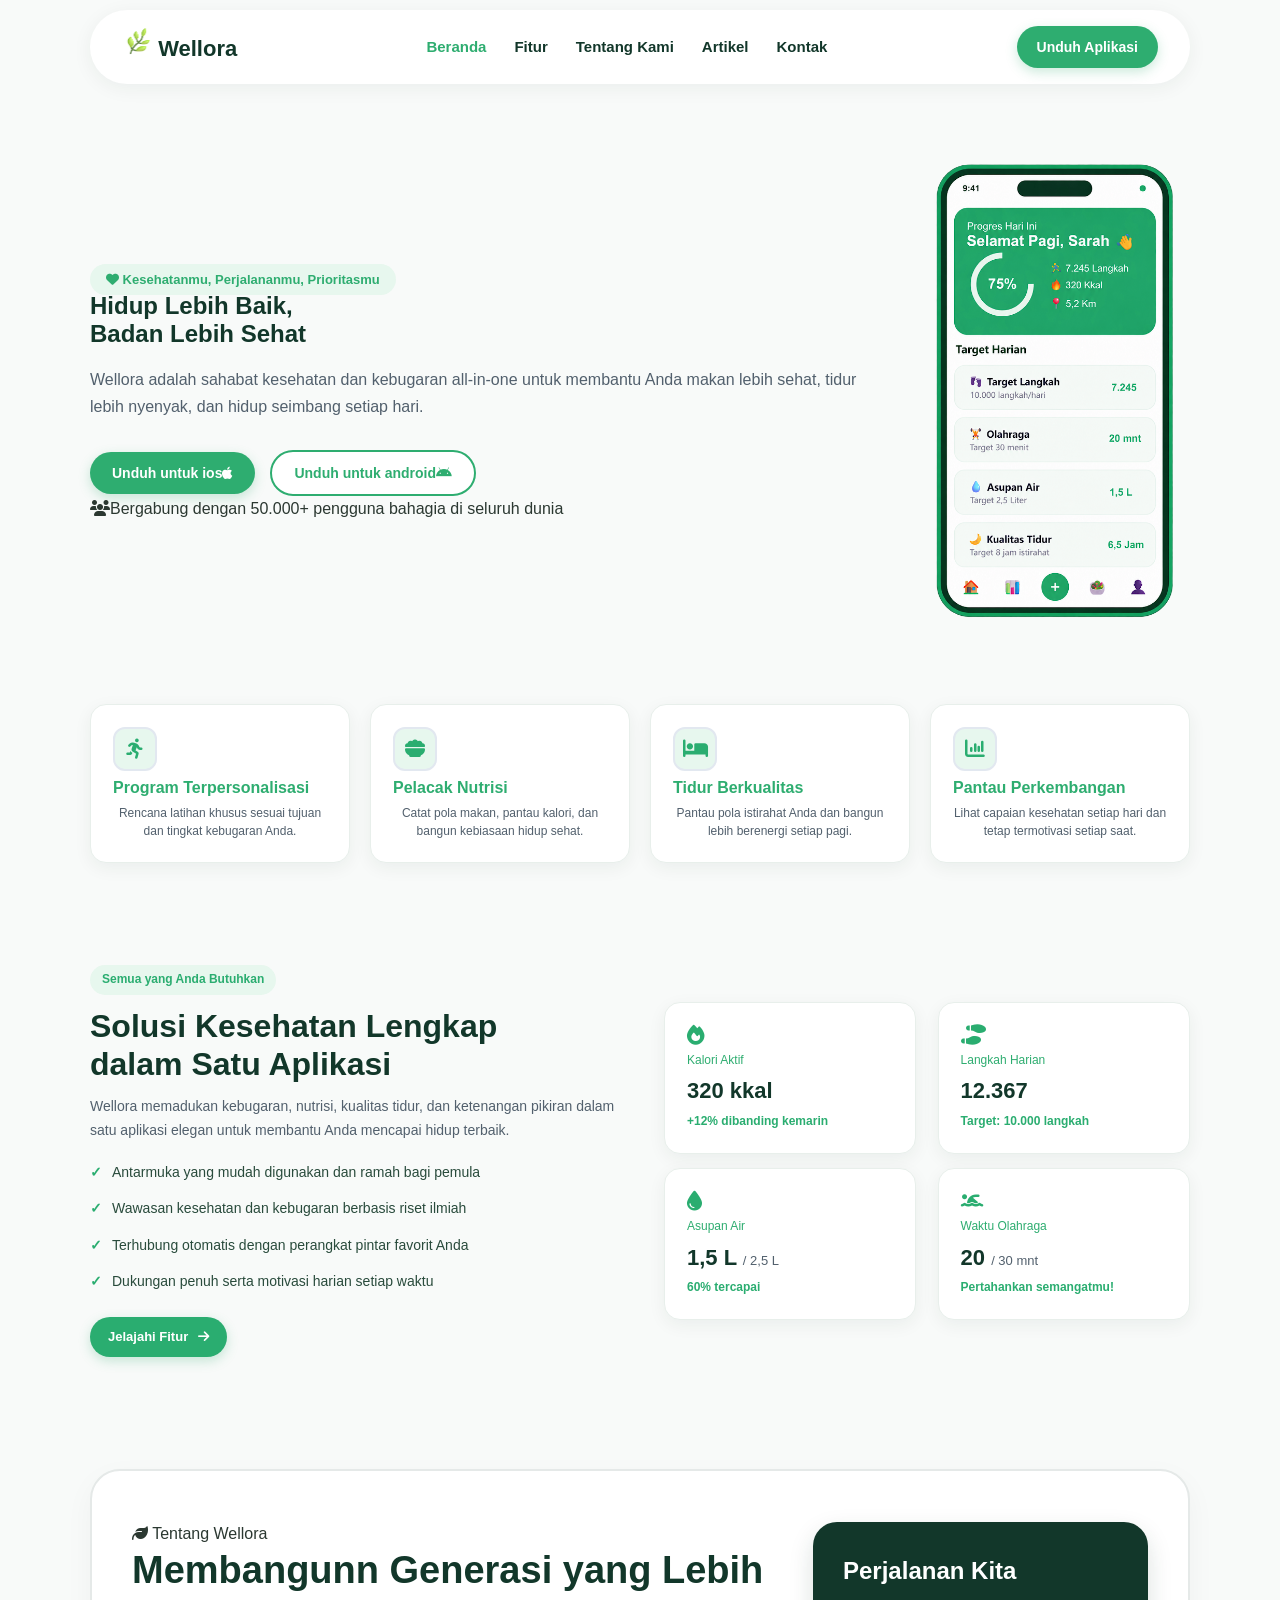
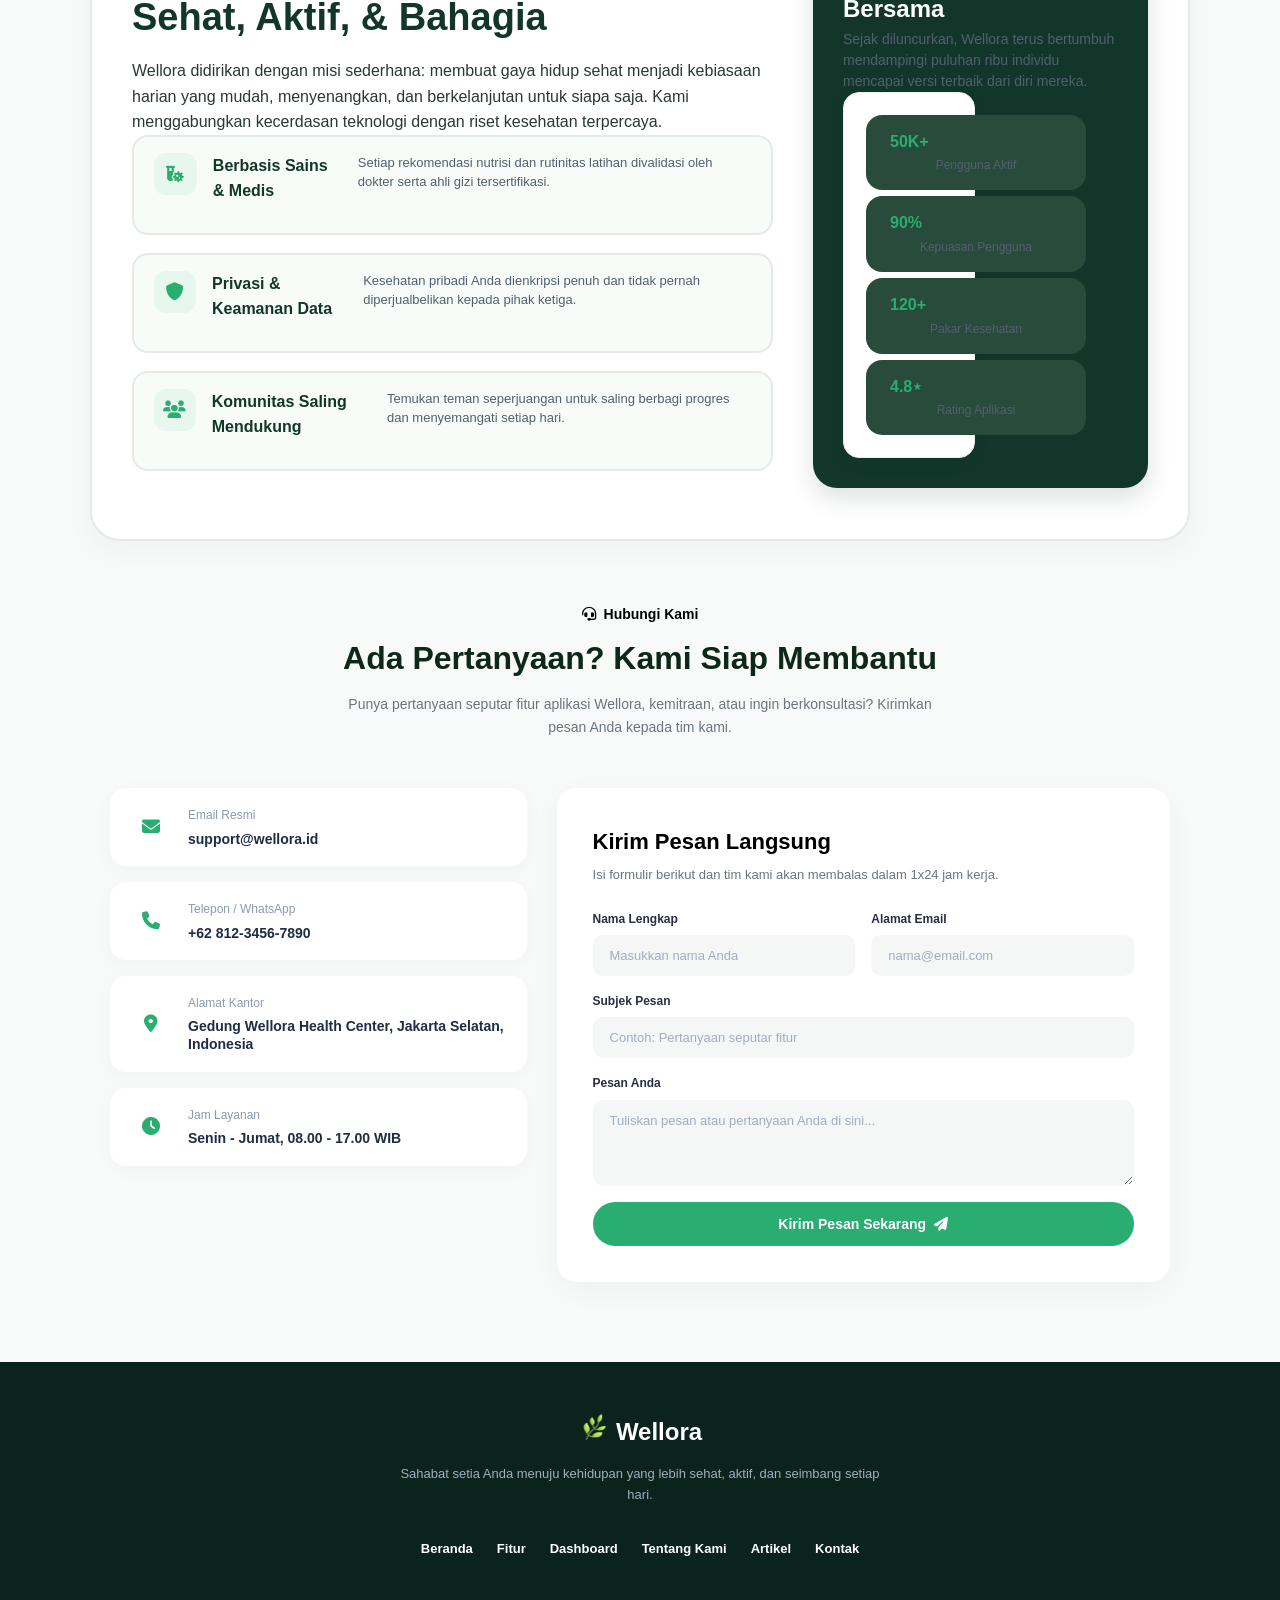
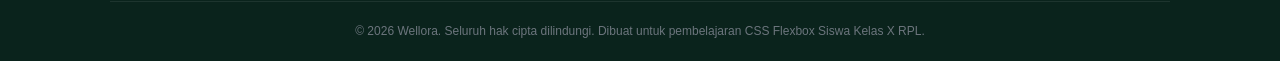
==== commit fceff06f: "penambahan" ====
--- a/Index.html
+++ b/Index.html
@@ -5,7 +5,7 @@
     <meta name="viewport" content="width=device-width, initial-scale=1.0">
     <title>Wellora.com</title>
 
-      <!-- css -->
+       <!-- css -->
       <link rel="stylesheet" href="https://cdnjs.cloudflare.com/ajax/libs/font-awesome/6.7.2/css/all.min.css" />
       <link rel="stylesheet" href="style.css">
 
@@ -23,11 +23,11 @@
 
         <!-- menu -->
         <nav class="nav-menu">
-            <a href="#"class="nav-item active"> Beranda </a>
-            <a href="#"class="nav-item"> Fitur </a>
-            <a href="#"class="nav-item"> Tentang Kami </a>
-            <a href="#"class="nav-item"> Artikel </a>
-            <a href="#"class="nav-item"> Kontak </a>
+            <a href="#" class="nav-item active"> Beranda </a>
+            <a href="#Tentang Kami" class="nav-item"> Fitur </a>
+            <a href="#Artikel" class="nav-item"> Tentang Kami </a>
+            <a href="#" class="nav-item"> Artikel </a>
+            <a href="#Kontak" class="nav-item"> Kontak </a>
         </nav>
 
              <!-- tombol -->
@@ -37,7 +37,7 @@
 
     </header>
     <!-- Hero -->
-            <section class="hero">
+            <section class="hero" id="Fitur">
             <div class="text-hero">
                  <span class="badge-hero"><i class="fa-solid fa-heart">  
                  </i> Kesehatanmu, Perjalananmu, Prioritasmu</span>
@@ -59,7 +59,7 @@
                 </div>
         </section>
             <section>
-            <section class="fitur">
+            <section class="fitur" id="Fitur">
             <div class="card">
                 <span class="card-icon">
                 <i class="fa-solid fa-person-running" aria-hidden="true"></i>
@@ -116,7 +116,7 @@
             </div>
     </section>
 
-    <section class="solusi">
+    <section class="solusi" id="Tentang Kami">
         <div class="solusi-copy">
             <span class="solusi-badge">Semua yang Anda Butuhkan</span>
             <h2>Solusi Kesehatan Lengkap dalam Satu Aplikasi</h2>
@@ -163,7 +163,7 @@
         </div>
         </section>
 
-        <section class = "about">
+        <section class = "about" id="Artikel">
         <div class="about-kiri">
             <span class="about-badge">
                <i class="fa-solid fa-leaf"></i> Tentang Wellora
@@ -206,21 +206,24 @@
                 <div class="value-desc"> Temukan teman seperjuangan untuk saling berbagi progres dan menyemangati setiap hari.</div>
                    
                     </div>
-                </div>    
+                </div>
 
 
                     </div>
                  </div>
                 </div>
-            </div>
-        </div>
+
+            </div>
+        </div>
+
         <div class="about-kanan">
             <div class="box-about-kanan">
             <h2 class="tittle-about-kanan"> Perjalanan Kita Bersama </h2>
             <p class="desc-about-kanan"> Sejak diluncurkan, Wellora terus bertumbuh mendampingi puluhan ribu individu mencapai versi terbaik dari diri mereka.
             </p>
 
-               <div class="card-about-kanan">      
+               <div class="card-about-kanan"> 
+                    <div class="card">
                        <div class="card-item">
                           <h2 class="card-item-judul">50K+</h2>
                           <p class="card-item-desc">Pengguna Aktif</p>
@@ -241,14 +244,13 @@
                            <p class="card-item-desc">Rating Aplikasi</p>
                         </div>
 
-
-                        </div>
+                </div> 
 
                 </div> 
         </div>
     </section>  
     
-  <section class="contact-section">
+  <section class="contact-section" id="Kontak">
     <div class="container">
       
       <div class="section-header">
@@ -267,6 +269,7 @@
             <div class="icon-box">
               <i class="fa-solid fa-envelope"></i>
             </div>
+
             <div class="info-text">
               <span class="label">Email Resmi</span>
               <strong>support@wellora.id</strong>
@@ -277,6 +280,7 @@
             <div class="icon-box">
               <i class="fa-solid fa-phone"></i>
             </div>
+
             <div class="info-text">
               <span class="label">Telepon / WhatsApp</span>
               <strong>+62 812-3456-7890</strong>
@@ -287,6 +291,7 @@
             <div class="icon-box">
               <i class="fa-solid fa-location-dot"></i>
             </div>
+
             <div class="info-text">
               <span class="label">Alamat Kantor</span>
               <strong>Gedung Wellora Health Center, Jakarta Selatan, Indonesia</strong>
@@ -297,11 +302,12 @@
             <div class="icon-box">
               <i class="fa-solid fa-clock"></i>
             </div>
+
             <div class="info-text">
               <span class="label">Jam Layanan</span>
               <strong>Senin - Jumat, 08.00 - 17.00 WIB</strong>
             </div>
-          </div>
+           </div>
 
         </div>
 
@@ -316,6 +322,7 @@
                 <label for="nama">Nama Lengkap</label>
                 <input type="text" id="nama" placeholder="Masukkan nama Anda">
               </div>
+
               <div class="form-group">
                 <label for="email">Alamat Email</label>
                 <input type="email" id="email" placeholder="nama@email.com">
@@ -339,10 +346,9 @@
           </form>
         </div>
 
+       </div>
       </div>
-    </div>
   </section>
-
 
   <footer class="footer">
     <div class="container">
@@ -359,97 +365,48 @@
       </p>
 
       <ul class="footer-nav">
-        <li><a href="#">Beranda</a></li>
-        <li><a href="#">Fitur</a></li>
-        <li><a href="#">Dashboard</a></li>
-        <li><a href="#">Tentang Kami</a></li>
-        <li><a href="#">Artikel</a></li>
-        <li><a href="#">Kontak</a></li>
+        <li><a href="#"> Beranda</a></li>
+        <li><a href="#"> Fitur</a></li>
+        <li><a href="#"> Dashboard</a></li>
+        <li><a href="#"> Tentang Kami</a></li>
+        <li><a href="#"> Artikel</a></li>
+        <li><a href="#"> Kontak</a></li>
       </ul>
 
       <div class="footer-bottom">
 
         <p>© 2026 Wellora. Seluruh hak cipta dilindungi. Dibuat untuk pembelajaran CSS Flexbox Siswa Kelas X RPL.</p>
-      </div>
+      </div></div>
 
     </div>
   </footer>
-    <body>
-
-    <section class="blog-section">
-        <!-- Subtitle & Title Header -->
-        <div class="header-container">
-            <span class="category-subtitle">
-                <svg width="16" height="16" viewBox="0 0 24 24" fill="currentColor" xmlns="http://www.w3.org/2000/svg">
-                    <path d="M12 3V21M12 3L4 6V18L12 21M12 3L20 6V18L12 21" stroke="currentColor" stroke-width="2" stroke-linecap="round" stroke-linejoin="round"/>
-                </svg>
-                Edukasi & Inspirasi
-            </span>
-            <h1 class="main-title">Artikel & Tips Gaya Hidup Sehat<br>Terkini</h1>
-            <p class="description">
-                Perluas wawasan Anda seputar nutrisi, tips olahraga praktis, dan manajemen stres untuk menjaga vitalitas tubuh sepanjang hari.
-            </p>
-        </div>
-
-        <!-- Grid Cards -->
-        <div class="card-grid">
-            
-            <!-- Card 1 -->
-            <div class="card">
-                <div class="card-image">
-                    <img src="https://images.unsplash.com/photo-1540420773420-3366772f4999?q=80&w=600&auto=format&fit=crop" alt="Nutrisi Makanan Sehat">
-                </div>
-                <div class="card-content">
-                    <div class="card-meta">
-                        <span class="badge">Nutrisi</span>
-                        <span class="read-time">5 mnt baca</span>
-                    </div>
-                    <h3 class="card-title">5 Langkah Memulai Pola Makan Sehat Tanpa Diet Menyiksa</h3>
-                    <p class="card-text">
-                        Pelajari cara meyeimbangkan porsi karbohidrat, protein, dan serat harian secara bertahap tanpa perlu rasa lapar berlebihan.
-                    </p>
-                    <a href="#" class="read-more">Baca Selengkapnya &rarr;</a>
-                </div>
-            </div>
-
-            <!-- Card 2 -->
-            <div class="card">
-                <div class="card-image">
-                    <img src="https://images.unsplash.com/photo-1476480862126-209bfaa8edc8?q=80&w=600&auto=format&fit=crop" alt="Kebugaran Langkah Kaki">
-                </div>
-                <div class="card-content">
-                    <div class="card-meta">
-                        <span class="badge">Kebugaran</span>
-                        <span class="read-time">4 mnt baca</span>
-                    </div>
-                    <h3 class="card-title">Berapa Langkah Kaki yang Sebenarnya Dibutuhkan Tubuh?</h3>
-                    <p class="card-text">
-                        Kupas tuntas mitos 10.000 langkah dan fakta ilmiah tentang kebutuhan gerak harian untuk menjaga kesehatan jantung dan stamina.
-                    </p>
-                    <a href="#" class="read-more">Baca Selengkapnya &rarr;</a>
-                </div>
-            </div>
-
-            <!-- Card 3 -->
-            <div class="card">
-                <div class="card-image">
-                    <img src="https://images.unsplash.com/photo-1517486808906-6ca8b3f04846?q=80&w=600&auto=format&fit=crop" alt="Pola Tidur">
-                </div>
-                <div class="card-content">
-                    <div class="card-meta">
-                        <span class="badge">Pola Tidur</span>
-                        <span class="read-time">6 mnt baca</span>
-                    </div>
-                    <h3 class="card-title">Rahasia Tidur Nyenyak Demi Produktivitas Maksimal</h3>
-                    <p class="card-text">
-                        Kualitas tidur menentukan metabolisme tubuh. Terapkan 4 kebiasaan malam ini untuk bangun dengan energi penuh keesokan hari.
-                    </p>
-                    <a href="#" class="read-more">Baca Selengkapnya &rarr;</a>
-                </div>
-            </div>
-
-        </div>
-    </section>
-
-</body>
+
+    <section class="back-to-top">
+        <button id="btnBackToTop" class="back-to-top-btn"
+            onclick="keAtasHalaman()">
+            <i class="fa-solid fa-arrow-up"></i>
+        </button>
+        <script>
+            //setiap kali user melakukan scroll, jalankan fungsi di dalam nya, fungsi ini akan dipanggil berulang-ulang
+            window.addEventListener('scroll', function() {
+                const btnTop =  document.getElementById ("btnBackToTop");
+                if (window.scrollY > 300){
+                    btnTop.style.display = "flex";      
+                } else {
+                    btnTop.style.display = "none";
+                }
+            });
+
+            function keAtasHalaman(){
+                window.scrollTo({
+                    top: 0, behavior: "smooth"
+                    //bergulir halus ke bagian paling atas//
+                })
+            }
+        </script>
+     </section>
+
+
+        
+  </body>
 </html>
--- a/style.css
+++ b/style.css
@@ -35,10 +35,11 @@
   display: flex;
   align-items: center;
   gap: 28px;
+  color: black;
 }
 
 .nav-item {
-  color: #1f2933;
+  color: #12372a;
   text-decoration: none;
   font-weight: 600;
   font-size: 15px;
@@ -48,6 +49,7 @@
   color: #2ead70;
   transition: color 0.2s ease;
 }
+
 .btn-unduh {
   background-color: #2ead70;
   padding: 10px 20px;
@@ -61,6 +63,7 @@
   align-items: center;
   box-shadow: 0 4px 12px rgba(46, 173, 112, 0.25);
 }
+
 .btn-unduh:hover {
   background-color: #248c5a;
   transform: translateY(-2px);
@@ -320,6 +323,7 @@
 .card i {
   color: #2aad70;
   font-size: 20px;
+  display: flex;
 }
 
 .card strong {
@@ -428,11 +432,15 @@
   margin-top: 20px;
 }
 
+.card {
+  display: flex;
+}
+
 .card-item {
   background-color: #294b3c;
   padding: 16px 24px;
   line-height: 1.5;
-  width: 240px;
+  width: 220px;
   border-radius: 16px;
 }
 
@@ -445,8 +453,8 @@
 }
 
 .card-item-desc {
-  font-size: 12px;
-  color: #cbefdb;
+  font-size: 14px;
+  color: #6c757d;
 }
 
 * {
@@ -719,169 +727,27 @@
   }
 }
 
-* {
-  margin: 0;
-  padding: 0;
-  box-sizing: border-box;
-  font-family:
-    "Plus Jakarta Sans",
-    -apple-system,
-    BlinkMacSystemFont,
-    "Segoe UI",
-    Roboto,
-    sans-serif;
-}
-
-.body {
-  background-color: #f8faf8;
-  color: #2d3748;
-  display: flex;
+.back-to-top-btn {
+  position: fixed;
+  bottom: 30px;
+  right: 30px;
+  width: 48px;
+  height: 48px;
+  font-size: 18px;
+  display: flex;
+  background-color: #2ead70;
+  color: #ffffff;
+  border: none;
+  border-radius: 50%;
+  align-items: center;
   justify-content: center;
-  align-items: center;
-  min-height: 100;
-  padding: 40px 20px;
-}
-
-.blog-section {
-  max-width: 1100px;
-  width: 100%;
-  margin: 0 auto;
-}
-
-.header-container {
-  text-align: center;
-  margin-bottom: 48px;
-}
-
-.category-subtitle {
-  display: inline-flex;
-  align-items: center;
-  gap: 6px;
-  font-size: 14px;
-  font-weight: 600;
-  color: #1b3b2b;
-  margin-bottom: 12px;
-}
-
-.main-title {
-  font-size: 32px;
-  font-weight: 800;
-  color: #0f291e;
-  line-height: 1.25;
-  margin-bottom: 16px;
-}
-
-.description {
-  font-size: 14px;
-  color: #64748b;
-  max-width: 600px;
-  margin: 0 auto;
-  line-height: 1.6;
-}
-
-.card-grid {
-  display: grid;
-  grid-template-columns: repeat(3, 1fr);
-  gap: 24px;
-}
-
-.card {
-  background-color: #ffffff;
-  border-radius: 16px;
-  overflow: hidden;
-  box-shadow: 0 4px 20px rgba(0, 0, 0, 0.04);
-  display: flex;
-  flex-direction: column;
-  transition:
-    transform 0.2s ease,
-    box-shadow 0.2s ease;
-}
-
-.card:hover {
-  transform: translateY(-4px);
-  box-shadow: 0 8px 25px rgba(0, 0, 0, 0.08);
-}
-
-.card-image {
-  width: 100%;
-  height: 190px;
-  overflow: hidden;
-}
-
-.card-image img {
-  width: 100%;
-  height: 100%;
-  object-fit: cover;
-}
-
-.card-content {
-  padding: 20px;
-  display: flex;
-  flex-direction: column;
-  flex-grow: 1;
-}
-
-.card-meta {
-  display: flex;
-  justify-content: space-between;
-  align-items: center;
-  margin-bottom: 14px;
-}
-
-.badge {
-  background-color: #ebf5ee;
-  color: #2e7d52;
-  font-size: 12px;
-  font-weight: 600;
-  padding: 4px 12px;
-  border-radius: 20px;
-}
-
-.read-time {
-  font-size: 12px;
-  color: #94a3b8;
-}
-
-.card-title {
-  font-size: 16px;
-  font-weight: 700;
-  color: #0f291e;
-  line-height: 1.4;
-  margin-bottom: 12px;
-}
-
-.card-text {
-  font-size: 13px;
-  color: #64748b;
-  line-height: 1.6;
-  margin-bottom: 20px;
-  flex-grow: 1;
-}
-
-.read-more {
-  font-size: 13px;
-  font-weight: 700;
-  color: #2e7d52;
-  text-decoration: none;
-  transition: color 0.2s ease;
-}
-
-.read-more:hover {
-  color: #1b3b2b;
-}
-
-@media (max-width: 900px) {
-  .card-grid {
-    grid-template-columns: repeat(2, 1fr);
-  }
-}
-
-@media (max-width: 600px) {
-  .card-grid {
-    grid-template-columns: 1fr;
-  }
-
-  .main-title {
-    font-size: 24px;
-  }
-}
+  cursor: pointer;
+  box-shadow: 0 4px 12px rgba(46, 173, 112, 0.25);
+  transition: all 0.2s ease;
+  z-index: 1000;
+}
+
+.back-to-top-btn:hover {
+  background-color: #12372a;
+  transform: translateY(-2px);
+}
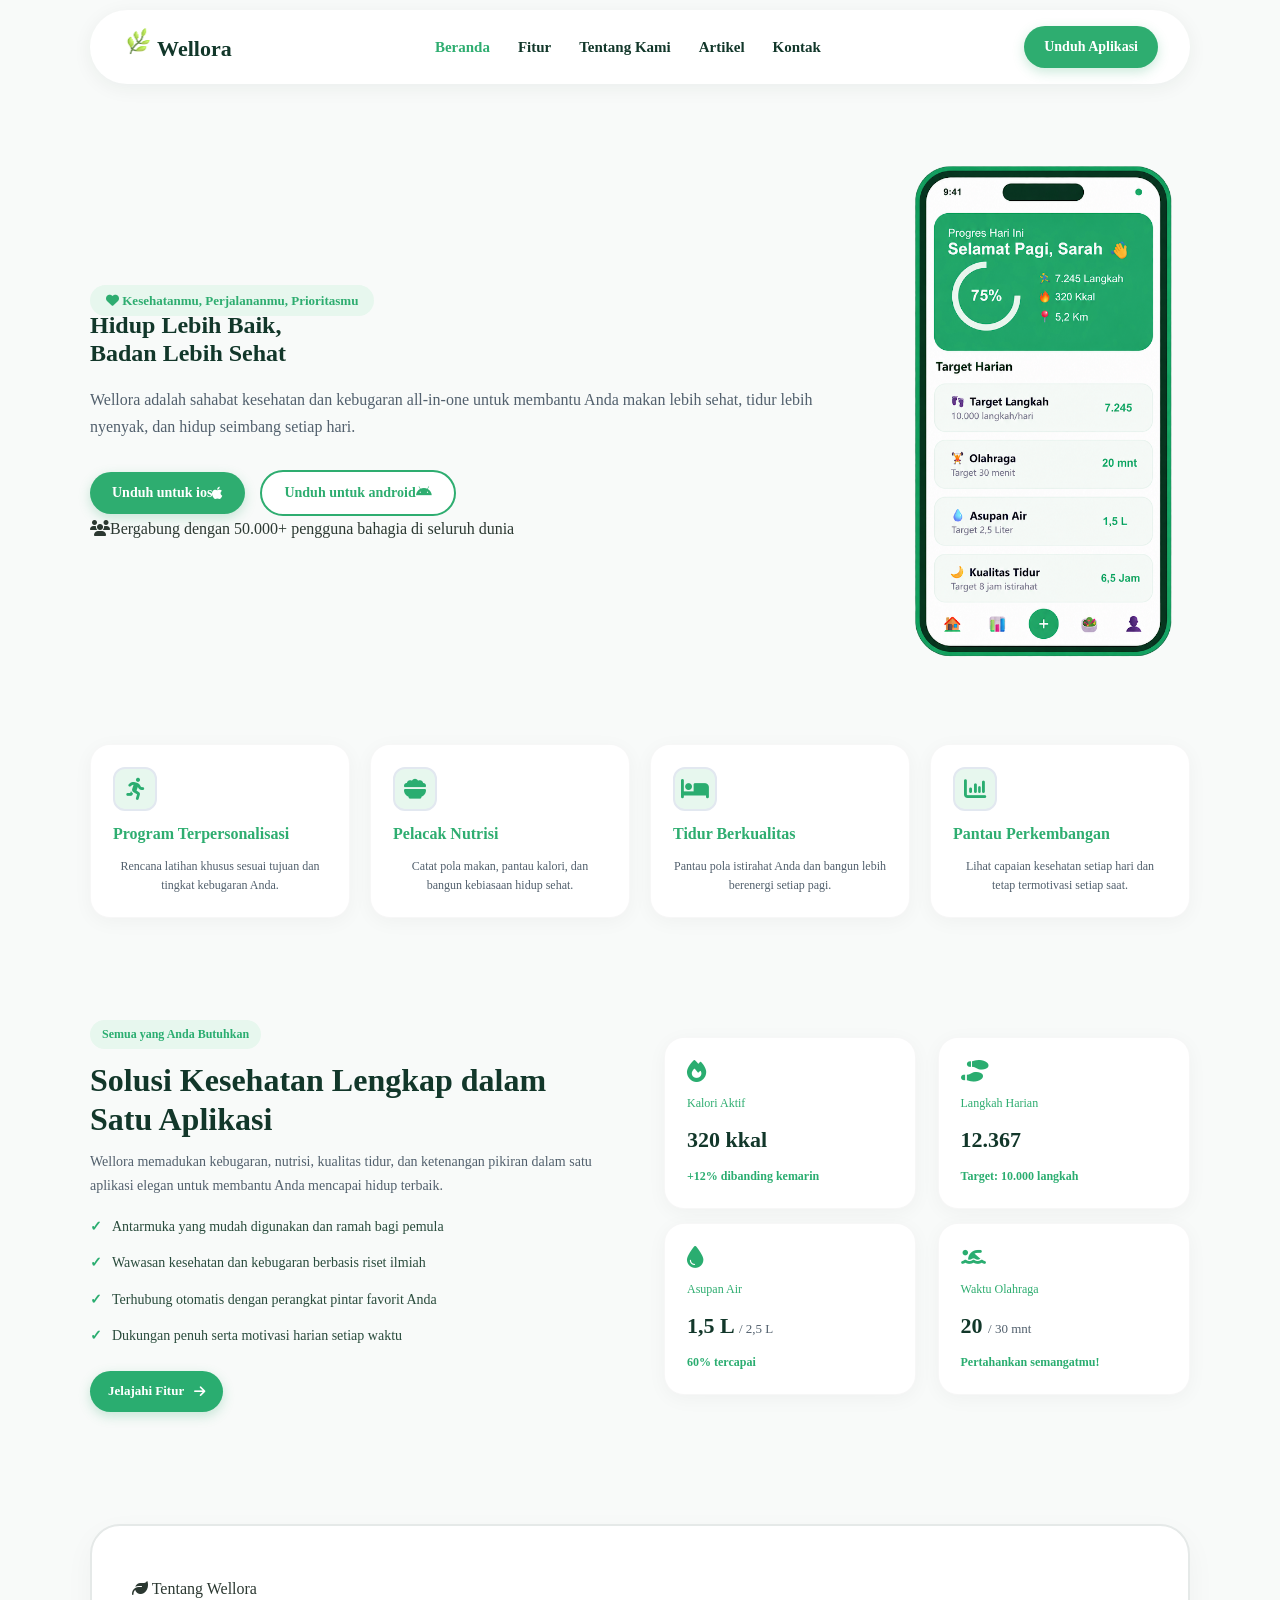
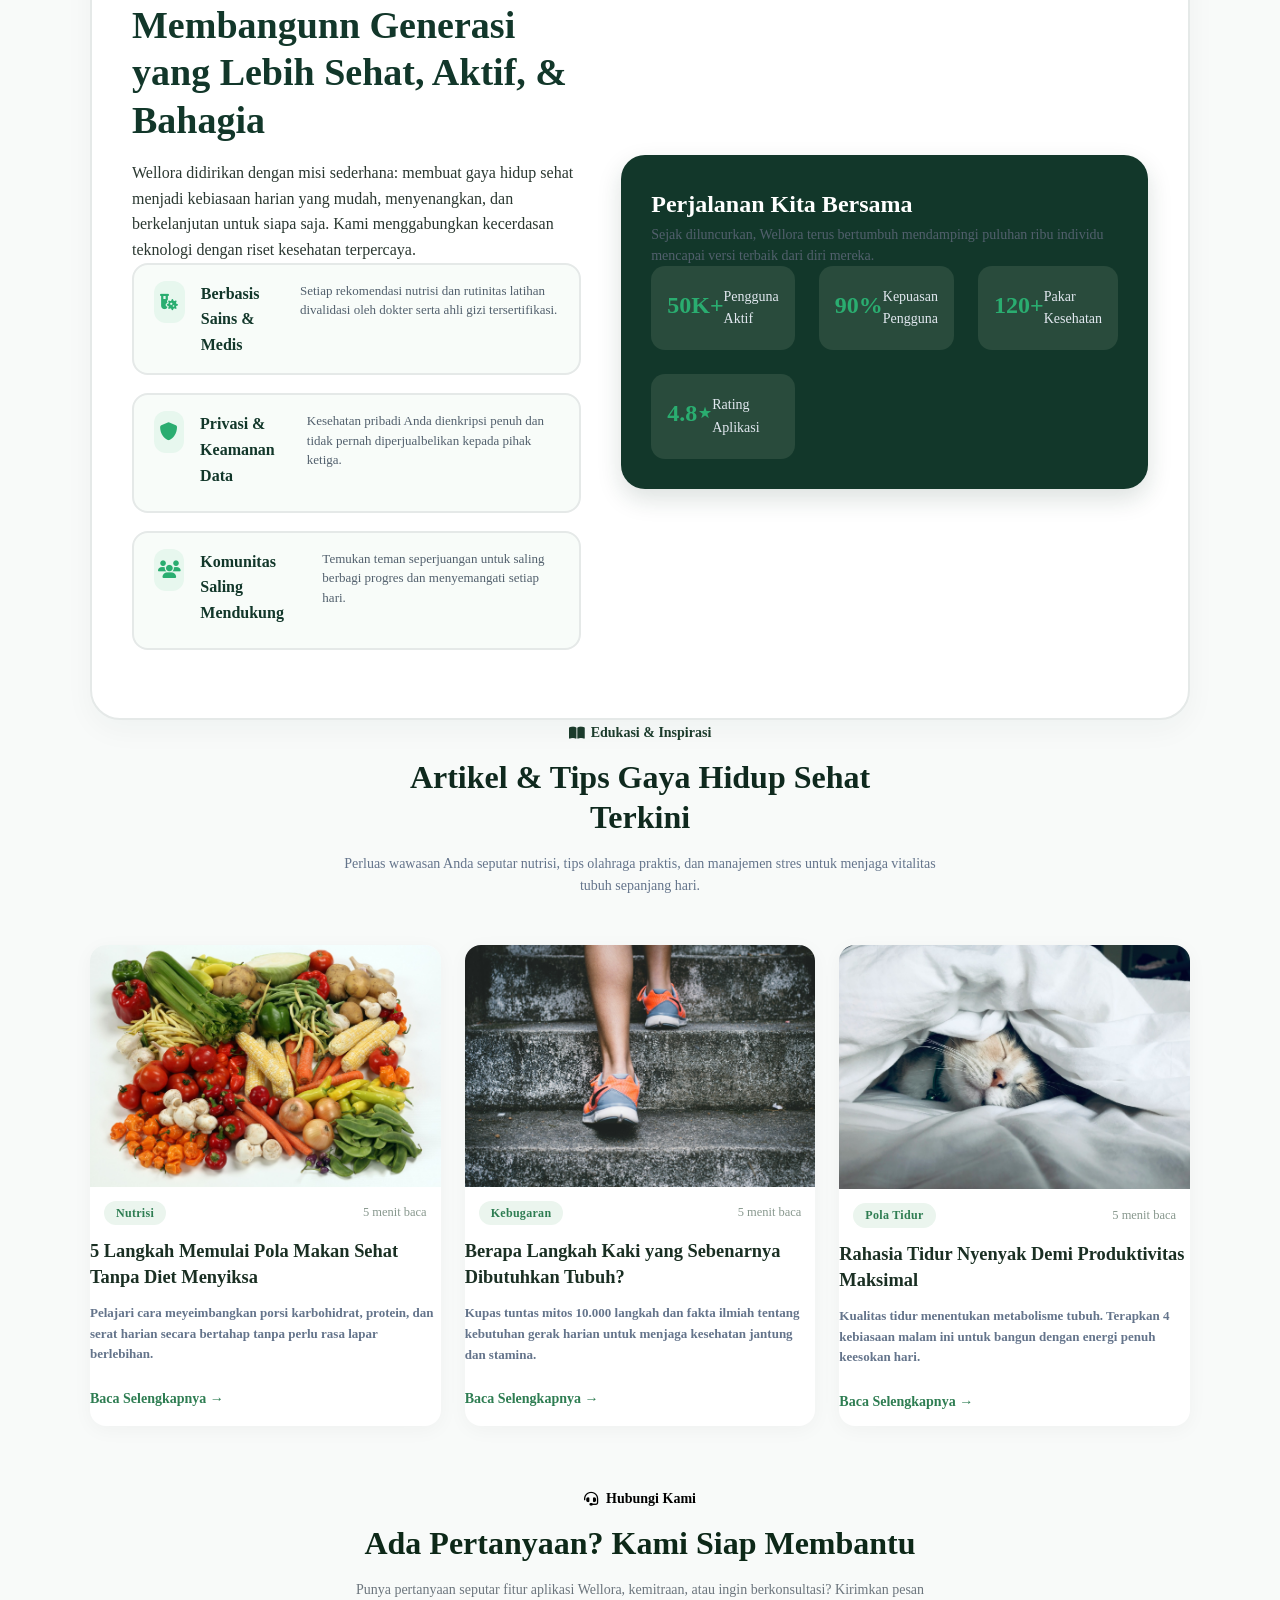
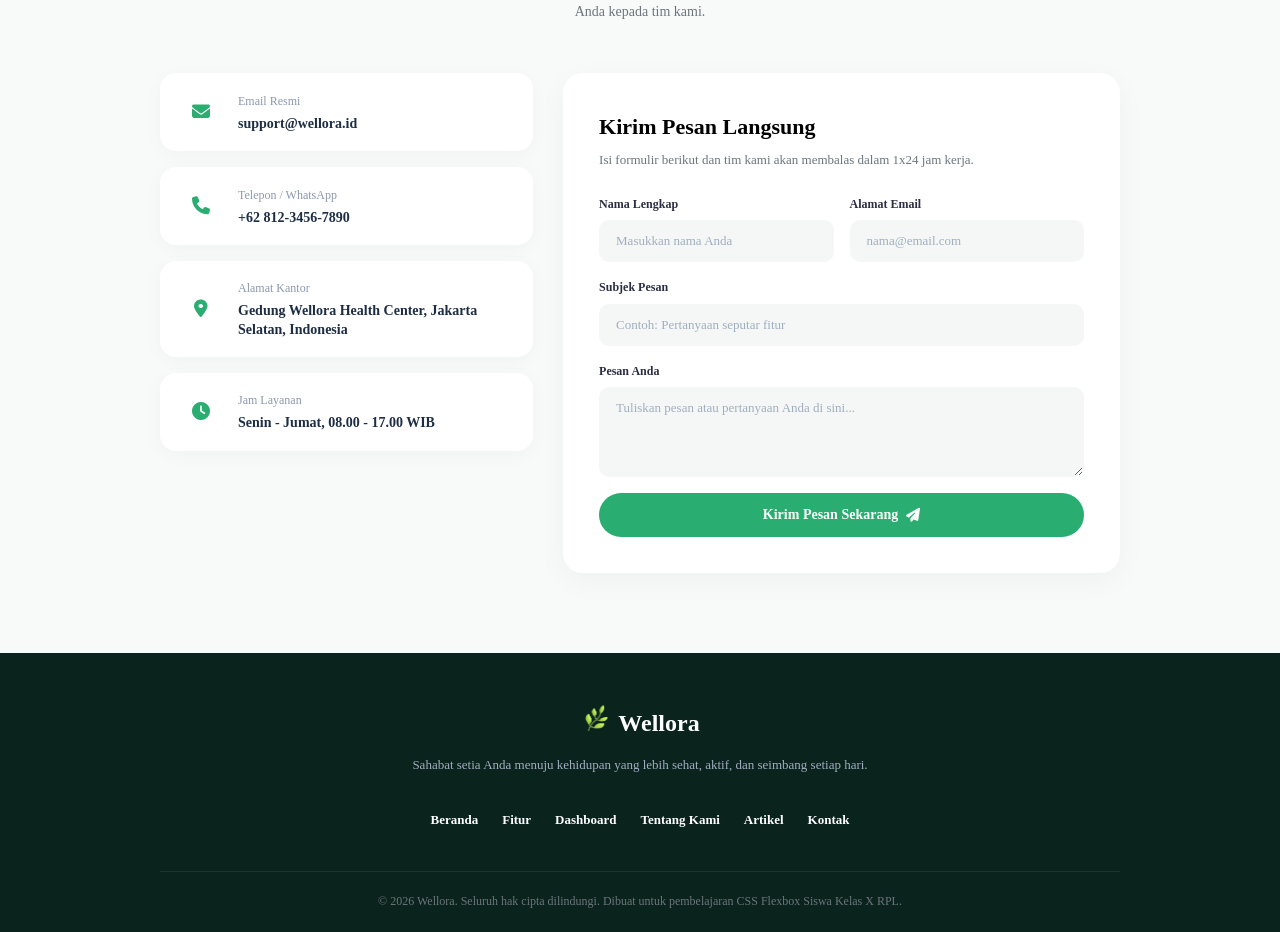
==== commit e453b827: "penambahan artikel" ====
--- a/Index.html
+++ b/Index.html
@@ -6,8 +6,9 @@
     <title>Wellora.com</title>
 
        <!-- css -->
-      <link rel="stylesheet" href="https://cdnjs.cloudflare.com/ajax/libs/font-awesome/6.7.2/css/all.min.css" />
+      <link rel="icon" href="Asset/logo wellora.png" type="image/x-icon">
       <link rel="stylesheet" href="style.css">
+      <link rel="stylesheet" href="https://cdnjs.cloudflare.com/ajax/libs/font-awesome/6.7.2/css/all.min.css"/>
 
 </head>
 
@@ -26,7 +27,7 @@
             <a href="#" class="nav-item active"> Beranda </a>
             <a href="#Tentang Kami" class="nav-item"> Fitur </a>
             <a href="#Artikel" class="nav-item"> Tentang Kami </a>
-            <a href="#" class="nav-item"> Artikel </a>
+            <a href="#Container" class="nav-item"> Artikel </a>
             <a href="#Kontak" class="nav-item"> Kontak </a>
         </nav>
 
@@ -37,7 +38,7 @@
 
     </header>
     <!-- Hero -->
-            <section class="hero" id="Fitur">
+            <section class="hero">
             <div class="text-hero">
                  <span class="badge-hero"><i class="fa-solid fa-heart">  
                  </i> Kesehatanmu, Perjalananmu, Prioritasmu</span>
@@ -58,13 +59,12 @@
                 <img src="Asset/mobile.png" alt="mobile app" class="gambar">
                 </div>
         </section>
-            <section>
-            <section class="fitur" id="Fitur">
-            <div class="card">
+            
+            <section class="fitur">
+                <div class="card">
                 <span class="card-icon">
                 <i class="fa-solid fa-person-running" aria-hidden="true"></i>
                 </span>
-
             <h2>
                 Program Terpersonalisasi
             </h2>
@@ -72,13 +72,12 @@
             <p>
                 Rencana latihan khusus sesuai tujuan dan tingkat kebugaran Anda.
             </p>
-        </div>
+         </div>
 
         <div class="card">
                 <span class="card-icon">
                 <i class="fa-solid fa-bowl-food" aria-hidden="true"></i>
                 </span>
-
             <h2>
                 Pelacak Nutrisi
             </h2>
@@ -86,13 +85,12 @@
             <p>
                 Catat pola makan, pantau kalori, dan bangun kebiasaan hidup sehat.
             </p>
-        </div>
+         </div>
 
         <div class="card">
                 <span class="card-icon">
                 <i class="fa-solid fa-bed" aria-hidden="true"></i>
             </span>
-
             <h2>
                 Tidur Berkualitas
             </h2>
@@ -100,21 +98,21 @@
             <p>
                 Pantau pola istirahat Anda dan bangun lebih berenergi setiap pagi.
             </p>
-        </div>
+         </div>
 
         <div class="card">
                 <span class="card-icon">
                 <i class="fa-solid fa-chart-column" aria-hidden="true"></i>
                 </span>
-
             <h2>
                 Pantau Perkembangan
             </h2>
             <p>
                 Lihat capaian kesehatan setiap hari dan tetap termotivasi setiap saat.
             </p>
-            </div>
-    </section>
+
+         </div>
+        </section>
 
     <section class="solusi" id="Tentang Kami">
         <div class="solusi-copy">
@@ -172,6 +170,7 @@
             <p class="about-desc">
                 Wellora didirikan dengan misi sederhana: membuat gaya hidup sehat menjadi kebiasaan harian yang mudah, menyenangkan, dan berkelanjutan untuk siapa saja. Kami menggabungkan kecerdasan teknologi dengan riset kesehatan terpercaya. 
             </p>
+            
             <div class="about-value">
                     <div class="value-item">
                     <div class="value-icon">
@@ -206,11 +205,11 @@
                 <div class="value-desc"> Temukan teman seperjuangan untuk saling berbagi progres dan menyemangati setiap hari.</div>
                    
                     </div>
-                </div>
-
-
-                    </div>
                  </div>
+
+
+                    </div>
+                  </div>
                 </div>
 
             </div>
@@ -222,33 +221,105 @@
             <p class="desc-about-kanan"> Sejak diluncurkan, Wellora terus bertumbuh mendampingi puluhan ribu individu mencapai versi terbaik dari diri mereka.
             </p>
 
-               <div class="card-about-kanan"> 
-                    <div class="card">
-                       <div class="card-item">
+               <div class="card-about-kanan">
+                        <div class="card-grid">
+                        <div class="card-item">
                           <h2 class="card-item-judul">50K+</h2>
                           <p class="card-item-desc">Pengguna Aktif</p>
                         </div>
 
-                         <div class="card-item">
+                        <div class="card-item">
                            <h2 class="card-item-judul">90%</h2>
                            <p class="card-item-desc">Kepuasan Pengguna</p>
                         </div>
 
-                         <div class="card-item">
+                        <div class="card-item">
                            <h2 class="card-item-judul">120+</h2>
                            <p class="card-item-desc">Pakar Kesehatan</p>
                         </div>
 
-                         <div class="card-item">
+                        <div class="card-item">
                            <h2 class="card-item-judul">4.8⋆</h2>
                            <p class="card-item-desc">Rating Aplikasi</p>
                         </div>
 
-                </div> 
-
-                </div> 
-        </div>
-    </section>  
+               </div> 
+           </div> 
+    </section>
+
+     <section class="blog-section" id="Container">
+
+        <!-- Subtitle & Title Header -->
+        <div class="header-container">
+            <span class="category-subtitle">
+                <i class="fa-solid fa-book-open"></i>
+                Edukasi & Inspirasi
+            </span>
+            <h1 class="main-title">Artikel & Tips Gaya Hidup Sehat<br>Terkini</h1>
+            <p class="description">
+                Perluas wawasan Anda seputar nutrisi, tips olahraga praktis, dan manajemen stres untuk menjaga vitalitas tubuh sepanjang hari.
+            </p>
+        </div>
+
+        <!-- Grid Cards -->
+        <div class="card-grid">
+            
+            <!-- Card 1 -->
+            <div class="card-berita" id="Artikel">
+                <div class="card-image">
+                    <img src="Asset/Logo Buah.jpeg" alt="Nutrisi Makanan Sehat">
+                </div>
+                <div class="card-title">
+                    <div class="card-meta">
+                        <span class="badge">Nutrisi</span>
+                        <span class="read-time">5 menit baca</span>
+                    </div>
+                    <h3 class="card-title">5 Langkah Memulai Pola Makan Sehat Tanpa Diet Menyiksa</h3>
+                    <p class="card-text">
+                        Pelajari cara meyeimbangkan porsi karbohidrat, protein, dan serat harian secara bertahap tanpa perlu rasa lapar berlebihan.
+                    </p>
+                    <a href="detail-berita.html" class="read-more">Baca Selengkapnya &rarr;</a>
+                </div>
+            </div>
+
+            <!-- Card 2 -->
+            <div class="card-berita">
+                <div class="card-image">
+                    <img src="Asset/Logo Kaki.jpeg" alt="Kebugaran Langkah Kaki">
+                </div>
+                <div class="card-title">
+                    <div class="card-meta">
+                        <span class="badge">Kebugaran</span>
+                        <span class="read-time">5 menit baca</span>
+                    </div>
+                    <h3 class="card-title">Berapa Langkah Kaki yang Sebenarnya Dibutuhkan Tubuh?</h3>
+                    <p class="card-text">
+                        Kupas tuntas mitos 10.000 langkah dan fakta ilmiah tentang kebutuhan gerak harian untuk menjaga kesehatan jantung dan stamina.
+                    </p>
+                    <a href="#" class="read-more">Baca Selengkapnya &rarr;</a>
+                </div>
+            </div>
+
+            <!-- Card 3 -->
+            <div class="card-berita">
+                <div class="card-image">
+                    <img src="Asset/Logo Kucing.jpeg" alt="Pola Tidur">
+                </div>
+                <div class="card-title">
+                    <div class="card-meta">
+                        <span class="badge">Pola Tidur</span>
+                        <span class="read-time">5 menit baca</span>
+                    </div>
+                    <h3 class="card-title">Rahasia Tidur Nyenyak Demi Produktivitas Maksimal</h3>
+                    <p class="card-text">
+                        Kualitas tidur menentukan metabolisme tubuh. Terapkan 4 kebiasaan malam ini untuk bangun dengan energi penuh keesokan hari.
+                    </p>
+                    <a href="#" class="read-more">Baca Selengkapnya &rarr;</a>
+                </div>
+            </div>
+
+        </div>
+    </section>
     
   <section class="contact-section" id="Kontak">
     <div class="container">
@@ -348,10 +419,10 @@
 
        </div>
       </div>
-  </section>
+        </section>
 
   <footer class="footer">
-    <div class="container">
+      <div class="container">
       <div class="footer-brand">
         <i href="#" class="nav-logo">
         <span class="nav-logo-icon">
@@ -360,6 +431,7 @@
         </i> Wellora
 
       </div>
+
       <p class="footer-tagline">
         Sahabat setia Anda menuju kehidupan yang lebih sehat, aktif, dan seimbang setiap hari.
       </p>
@@ -386,6 +458,7 @@
             onclick="keAtasHalaman()">
             <i class="fa-solid fa-arrow-up"></i>
         </button>
+
         <script>
             //setiap kali user melakukan scroll, jalankan fungsi di dalam nya, fungsi ini akan dipanggil berulang-ulang
             window.addEventListener('scroll', function() {
@@ -403,10 +476,9 @@
                     //bergulir halus ke bagian paling atas//
                 })
             }
+
         </script>
-     </section>
-
-
-        
+      </section>
+     
   </body>
 </html>
--- a/style.css
+++ b/style.css
@@ -4,6 +4,7 @@
   margin: 0;
   padding: 0;
 }
+
 body {
   font-family: "Segoe UI", "Segoe UI", Tahoma, Geneva, Verdana, sans-serif;
   background-color: #f8fcf9;
@@ -44,6 +45,7 @@
   font-weight: 600;
   font-size: 15px;
 }
+
 .nav-item:hover,
 .nav-item.active {
   color: #2ead70;
@@ -98,6 +100,7 @@
   max-width: 380px;
   height: auto;
 }
+
 .judul-hero {
   font: size 48px;
   color: #12372a;
@@ -105,17 +108,20 @@
   line-height: 1.15;
   margin-bottom: 20px;
 }
+
 .deskripsi-hero {
   font-size: 16px;
   color: #52606d;
   line-height: 1.65;
   margin-bottom: 30px;
 }
+
 .btn-hero {
   display: flex;
   gap: 12px;
   margin-bottom: 20px;
 }
+
 .btn-ios {
   background-color: #2ead70;
   padding: 10px 22px;
@@ -129,6 +135,7 @@
   align-items: center;
   box-shadow: 0 4px 12px rgba(46, 173, 112, 0.25);
 }
+
 .btn-android {
   border: 2px solid #2ead70;
   background-color: white;
@@ -139,6 +146,7 @@
   border-radius: 25px;
   font-size: 14px;
 }
+
 .btn-ios:hover {
   background-color: #248c5a;
   transform: translateY(-2px);
@@ -195,12 +203,13 @@
 .card h2 {
   font-size: 16px;
   line-height: 1.35;
+  gap: 15px;
 }
 
 .card p {
   color: #52606d;
   font-size: 12px;
-  line-height: 1.5;
+  justify-content: center;
 }
 
 .card-icon {
@@ -213,7 +222,9 @@
   color: #2aad70;
   font-size: 20px;
   background-color: #e7f7ee;
-}
+  justify-content: center;
+}
+
 .solusi {
   display: flex;
   justify-content: space-between;
@@ -309,9 +320,9 @@
   flex-direction: column;
   align-items: flex-start;
   justify-content: center;
-  gap: 6px;
+  gap: 12px;
   padding: 22px;
-  border: 1px solid #e8efeb;
+  border: 2px solid #e8efeb;
   border-radius: 16px;
   background: #fff;
   box-shadow: 0 5px 18px rgba(18, 55, 42, 0.06);
@@ -322,7 +333,7 @@
 
 .card i {
   color: #2aad70;
-  font-size: 20px;
+  font-size: 22px;
   display: flex;
 }
 
@@ -428,35 +439,40 @@
 .card-about {
   display: flex;
   flex-wrap: wrap;
-  gap: 16px;
+  gap: 15px;
   margin-top: 20px;
 }
 
-.card {
-  display: flex;
+.card-grid {
+  justify-content: center;
+  flex-wrap: wrap;
+  gap: 15px;
+  border-radius: 14px;
 }
 
 .card-item {
   background-color: #294b3c;
-  padding: 16px 24px;
-  line-height: 1.5;
-  width: 220px;
-  border-radius: 16px;
+  padding: 20px 16px;
+  justify-content: center;
+  display: flex;
+  border-radius: 14px;
 }
 
 .card-item-judul {
-  font-size: 20px;
+  font-size: 24px;
   font-weight: 800;
   color: #2aad70;
   margin-bottom: 4px;
   display: flex;
+  gap: 15px;
 }
 
 .card-item-desc {
   font-size: 14px;
-  color: #6c757d;
-}
-
+  color: #e2e8f0;
+}
+
+/* Pembatas New */
 * {
   margin: 0;
   padding: 0;
@@ -751,3 +767,513 @@
   background-color: #12372a;
   transform: translateY(-2px);
 }
+
+* {
+  margin: 0;
+  padding: 0;
+  box-sizing: border-box;
+  font-family:
+    "Plus Jakarta Sans",
+    -apple-system,
+    BlinkMacSystemFont,
+    "Segoe UI",
+    Roboto,
+    sans-serif;
+}
+
+.body {
+  background-color: #f8faf8;
+  color: #2d3748;
+  display: flex;
+  justify-content: center;
+  align-items: center;
+  min-height: 100;
+  padding: 40px 20px;
+}
+
+.blog-section {
+  max-width: 1100px;
+  width: 100%;
+  margin: 0 auto;
+}
+
+.header-container {
+  text-align: center;
+  margin-bottom: 48px;
+}
+
+.category-subtitle {
+  display: inline-flex;
+  align-items: center;
+  gap: 6px;
+  font-size: 14px;
+  font-weight: 600;
+  color: #1b3b2b;
+  margin-bottom: 12px;
+}
+
+.main-title {
+  font-size: 32px;
+  font-weight: 800;
+  color: #0f291e;
+  line-height: 1.25;
+  margin-bottom: 16px;
+}
+
+.description {
+  font-size: 14px;
+  color: #64748b;
+  max-width: 600px;
+  margin: 0 auto;
+  line-height: 1.6;
+}
+
+.card-grid {
+  display: grid;
+  grid-template-columns: repeat(3, 1fr);
+  gap: 24px;
+}
+
+.card-berita {
+  background-color: #ffffff;
+  border-radius: 16px;
+  overflow: hidden;
+  box-shadow: 0 4px 20px rgba(0, 0, 0, 0.04);
+  display: flex;
+  flex-direction: column;
+  transition:
+    transform 0.2s ease,
+    box-shadow 0.2s ease;
+}
+
+.card:hover {
+  transform: translateY(-4px);
+  box-shadow: 0 8px 25px rgba(0, 0, 0, 0.08);
+}
+
+.card-image {
+  padding: 0;
+  margin: 0;
+  font-size: 100%;
+  font-weight: 180px;
+}
+
+.card-image img {
+  width: 100%;
+  height: 100%;
+  object-fit: cover;
+}
+
+.card-title {
+  font-size: 20px;
+  font-weight: 700;
+  margin-bottom: 18px;
+  color: var(--text-description-color--);
+}
+
+.card-meta {
+  display: flex;
+  justify-content: space-between;
+  margin: 14px;
+}
+
+.badge {
+  background-color: #ebf5ee;
+  color: #2e7d52;
+  font-size: 12px;
+  font-weight: 600;
+  padding: 4px 12px;
+  border-radius: 20px;
+}
+
+.read-time {
+  font-size: 12px;
+  color: #94a3b8;
+}
+
+.card-title {
+  font-size: 16px;
+  font-weight: 700;
+  color: #0f291e;
+  line-height: 1.4;
+  margin-bottom: 12px;
+}
+
+.card-text {
+  font-size: 13px;
+  color: #64748b;
+  line-height: 1.6;
+  margin-bottom: 20px;
+  flex-grow: 1;
+}
+
+.read-more {
+  font-size: 14px;
+  font-weight: 700;
+  color: #2e7d52;
+  text-decoration: none;
+  transition: color 0.2s ease;
+}
+
+.read-more:hover {
+  color: #1b3b2b;
+}
+
+@media (max-width: 900px) {
+  .card-grid {
+    grid-template-columns: repeat(2, 1fr);
+  }
+}
+
+@media (max-width: 600px) {
+  .card-grid {
+    grid-template-columns: 1fr;
+  }
+
+  .main-title {
+    font-size: 24px;
+  }
+}
+
+/* New Codes */
+* {
+  margin: 0;
+  padding: 0;
+  box-sizing: border-box;
+  font-family:
+    "Inter", "apple-system", "BlinkMacSystemFont", "Segoe UI", "Roboto",
+    "sans-serif";
+}
+
+.body {
+  background-color: #f4f8f5;
+  color: #2c3e50;
+  line-height: 1.6;
+  min-height: 100vh;
+  padding: 40px 20px;
+}
+
+.container {
+  max-width: 1000px;
+  margin: 0 auto;
+}
+
+.fade-in {
+  animation: fadeIn 0.35s cubic-bezier(0.4, 0, 0.2, 1);
+}
+
+@keyframes fadeIn {
+  from {
+    opacity: 0;
+    transform: translateY(12px);
+  }
+  to {
+    opacity: 1;
+    transform: translateY(0);
+  }
+}
+
+.hidden {
+  display: none !important;
+}
+
+.badge {
+  display: inline-flex;
+  align-items: center;
+  padding: 4px 12px;
+  border-radius: 20px;
+  font-size: 0.75rem;
+  font-weight: 600;
+  letter-spacing: 0.3px;
+}
+
+.badge-nutrisi {
+  background-color: #e8f5e9;
+  color: #2aad70;
+}
+
+.badge-kebugaran {
+  background-color: #e3f2fd;
+  color: #1565c0;
+}
+
+.badge-tidur {
+  background-color: #f3e5f5;
+  color: #7b1fa2;
+}
+
+.header-section {
+  text-align: center;
+  margin-bottom: 40px;
+}
+
+.header-tag {
+  display: inline-flex;
+  align-items: center;
+  gap: 8px;
+  font-size: 0.9rem;
+  font-weight: 600;
+  color: #333;
+  margin-bottom: 12px;
+}
+
+.header-title {
+  font-size: 2.25rem;
+  font-weight: 800;
+  color: #1a2f23;
+  line-height: 1.25;
+  margin-bottom: 16px;
+  letter-spacing: -0.5px;
+}
+
+.header-subtitle {
+  color: #5f7367;
+  max-width: 620px;
+  margin: 0 auto;
+  font-size: 0.95rem;
+  line-height: 1.6;
+}
+
+.articles-grid {
+  display: grid;
+  grid-template-columns: repeat(auto-fit, minmax(300px, 1fr));
+  gap: 24px;
+}
+
+.card {
+  background: #ffffff;
+  border-radius: 20px;
+  overflow: hidden;
+  box-shadow: 0 4px 20px rgba(0, 0, 0, 0.04);
+  transition: all 0.3s cubic-bezier(0.165, 0.84, 0.44, 1);
+  display: flex;
+  flex-direction: column;
+  border: 1px solid rgba(0, 0, 0, 0.03);
+}
+
+.card:hover {
+  transform: translateY(-6px);
+  box-shadow: 0 12px 30px rgba(0, 0, 0, 0.08);
+}
+
+.card-img {
+  width: 100%;
+  height: 200px;
+  object-fit: cover;
+}
+
+.card-body {
+  padding: 24px;
+  display: flex;
+  flex-direction: column;
+  flex-grow: 1;
+}
+
+.card-meta {
+  display: flex;
+  justify-content: space-between;
+  align-items: center;
+  margin-bottom: 14px;
+}
+
+.read-time {
+  font-size: 0.78rem;
+  color: #88988e;
+  font-weight: 500;
+}
+
+.card-title {
+  font-size: 1.15rem;
+  font-weight: 700;
+  color: #1a2f23;
+  margin-bottom: 12px;
+  line-height: 1.4;
+}
+
+.card-excerpt {
+  font-size: 0.88rem;
+  color: #64748b;
+  margin-bottom: 24px;
+  flex-grow: 1;
+  display: -webkit-box;
+  line-clamp: 3;
+  -webkit-line-clamp: 3;
+  -webkit-box-orient: vertical;
+  overflow: hidden;
+}
+
+.read-more-btn {
+  background: none;
+  border: none;
+  color: #2d7a53;
+  font-weight: 700;
+  font-size: 0.9rem;
+  cursor: pointer;
+  display: inline-flex;
+  align-items: center;
+  gap: 6px;
+  padding: 0;
+  transition:
+    color 0.2s,
+    transform 0.2s;
+  align-self: flex-start;
+}
+
+.read-more-btn:hover {
+  color: #1b4d33;
+  transform: translateX(4px);
+}
+
+.detail-card {
+  background: #ffffff;
+  border-radius: 24px;
+  padding: 36px;
+  box-shadow: 0 4px 25px rgba(0, 0, 0, 0.05);
+  max-width: 800px;
+  margin: 0 auto;
+}
+
+.back-btn {
+  display: inline-flex;
+  align-items: center;
+  gap: 8px;
+  background-color: #e8f5e9;
+  color: #2aad70;
+  border: none;
+  padding: 8px 18px;
+  border-radius: 20px;
+  font-weight: 600;
+  font-size: 0.85rem;
+  cursor: pointer;
+  margin-bottom: 24px;
+  transition: all 0.2s ease;
+}
+
+.back-btn:hover {
+  background-color: #2d7a53;
+  color: #ffffff;
+}
+
+.detail-banner {
+  width: 100%;
+  height: 380px;
+  object-fit: cover;
+  border-radius: 16px;
+  margin-bottom: 24px;
+}
+
+.detail-meta-row {
+  display: flex;
+  align-items: center;
+  gap: 16px;
+  margin-bottom: 20px;
+  font-size: 0.82rem;
+  color: #718096;
+}
+
+.meta-item {
+  display: flex;
+  align-items: center;
+  gap: 6px;
+}
+
+.detail-main-title {
+  font-size: 2rem;
+  font-weight: 800;
+  color: #1a2f23;
+  line-height: 1.3;
+  margin-bottom: 20px;
+  letter-spacing: -0.5px;
+}
+
+.detail-intro {
+  font-size: 0.98rem;
+  color: #4a5568;
+  margin-bottom: 32px;
+  line-height: 1.7;
+}
+
+.article-step {
+  margin-bottom: 28px;
+}
+
+.step-title {
+  font-size: 1.15rem;
+  font-weight: 700;
+  color: #1a2f23;
+  margin-bottom: 10px;
+}
+
+.step-content {
+  font-size: 0.95rem;
+  color: #4a5568;
+  line-height: 1.7;
+}
+
+.share-section {
+  border-top: 1px solid #edf2f7;
+  padding-top: 24px;
+  margin-top: 40px;
+  display: flex;
+  justify-content: space-between;
+  align-items: center;
+  flex-wrap: wrap;
+  gap: 16px;
+}
+
+.share-label {
+  display: flex;
+  align-items: center;
+  gap: 8px;
+  font-weight: 700;
+  color: #2aad70;
+  font-size: 0.9rem;
+}
+
+.share-buttons {
+  display: flex;
+  gap: 10px;
+}
+
+.share-icon-btn {
+  width: 36px;
+  height: 36px;
+  border-radius: 50%;
+  background-color: #f0f4f1;
+  border: none;
+  display: flex;
+  align-items: center;
+  justify-content: center;
+  color: #4a5568;
+  cursor: pointer;
+  transition: all 0.2s;
+}
+
+.share-icon-btn:hover {
+  background-color: #2d7a53;
+  color: #ffffff;
+  transform: translateY(-2px);
+}
+
+@media (max-width: 640px) {
+  body {
+    padding: 20px 12px;
+  }
+
+  .header-title {
+    font-size: 1.6rem;
+  }
+
+  .detail-card {
+    padding: 20px;
+    border-radius: 16px;
+  }
+
+  .detail-banner {
+    height: 220px;
+  }
+
+  .detail-main-title {
+    font-size: 1.4rem;
+  }
+}
